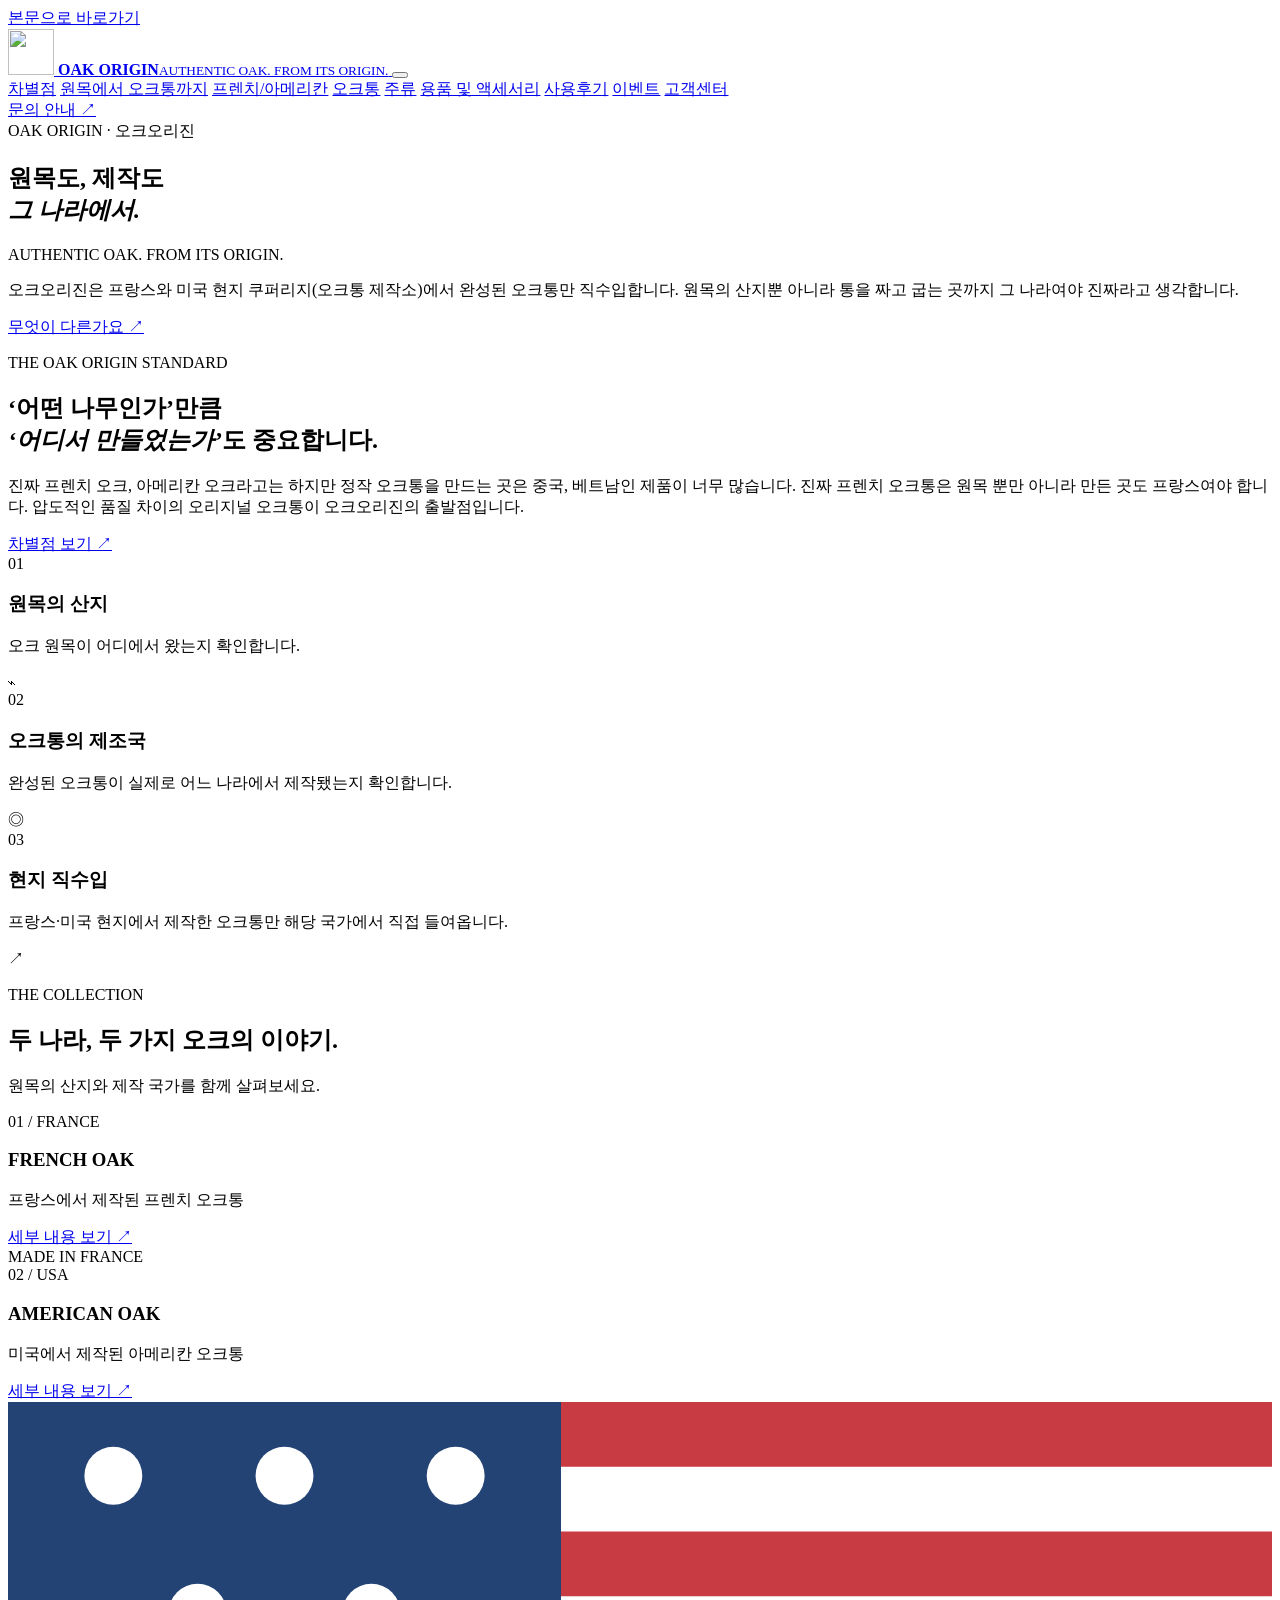
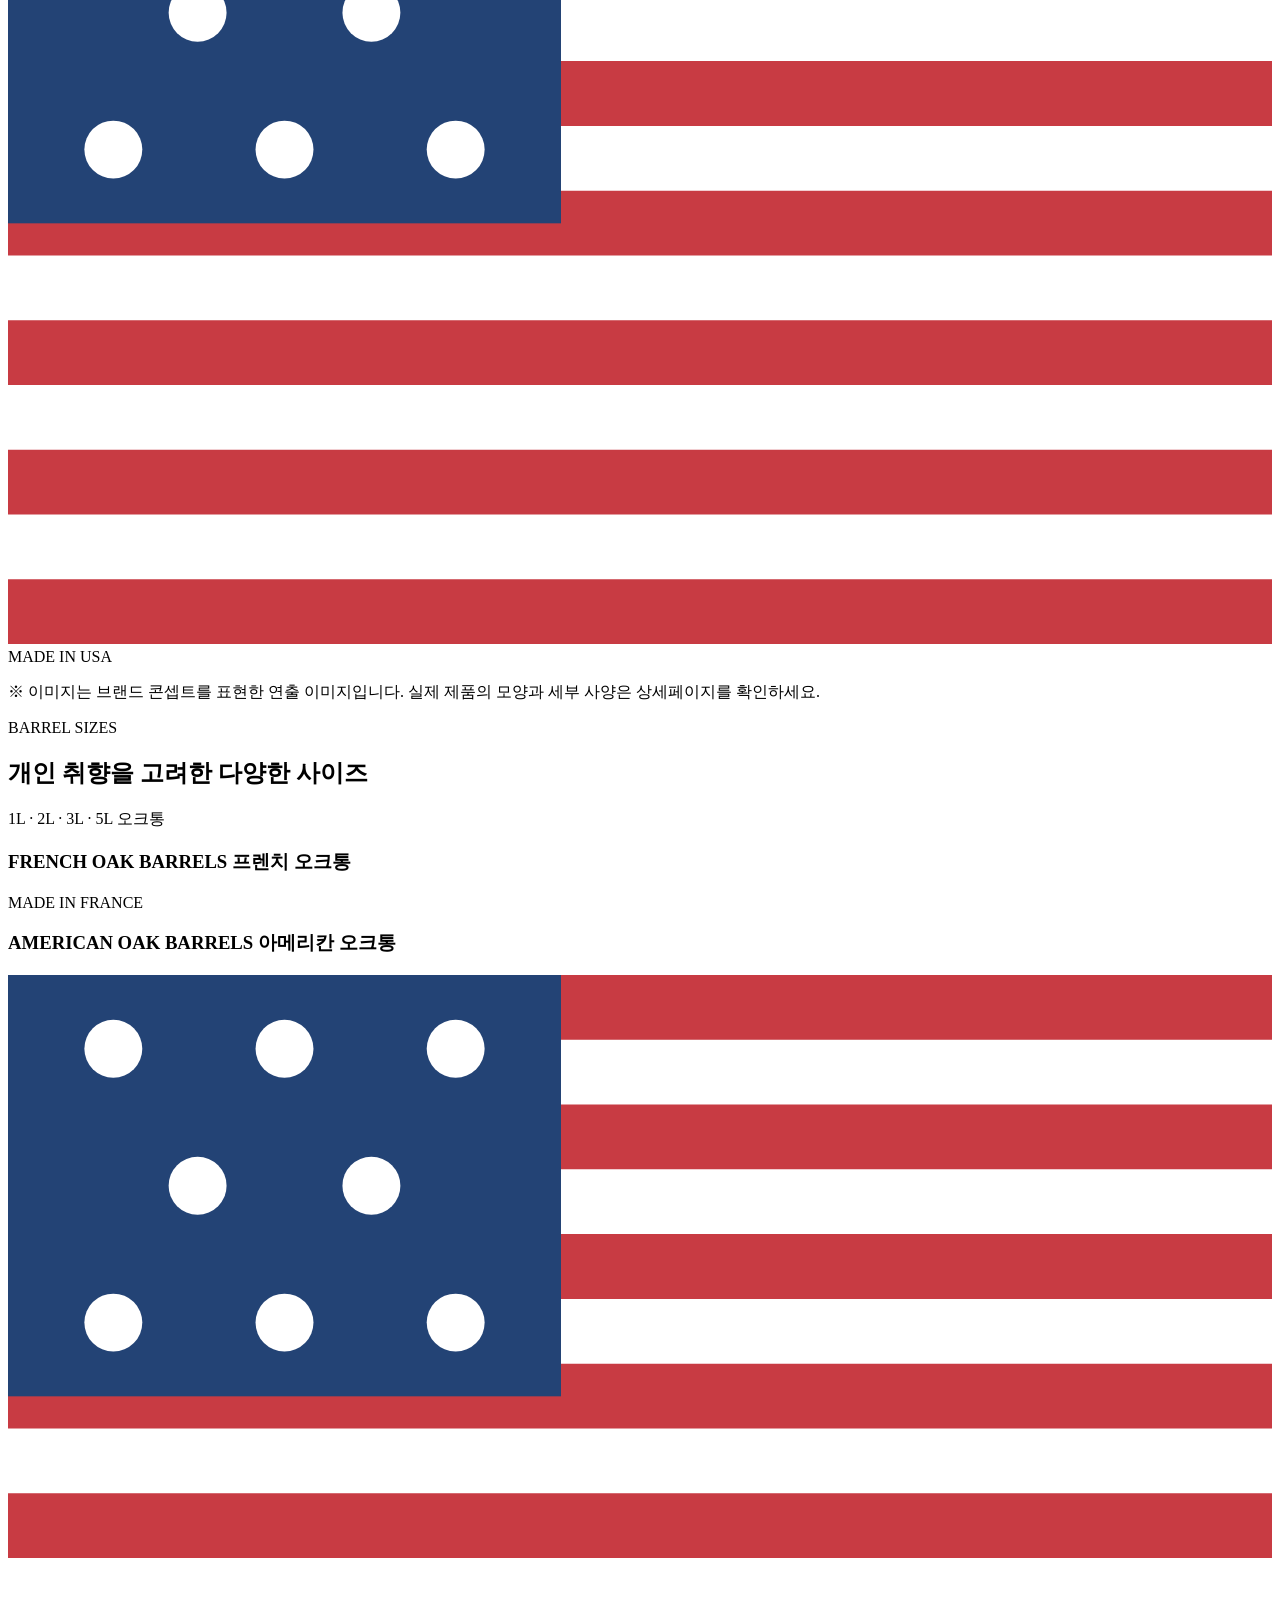
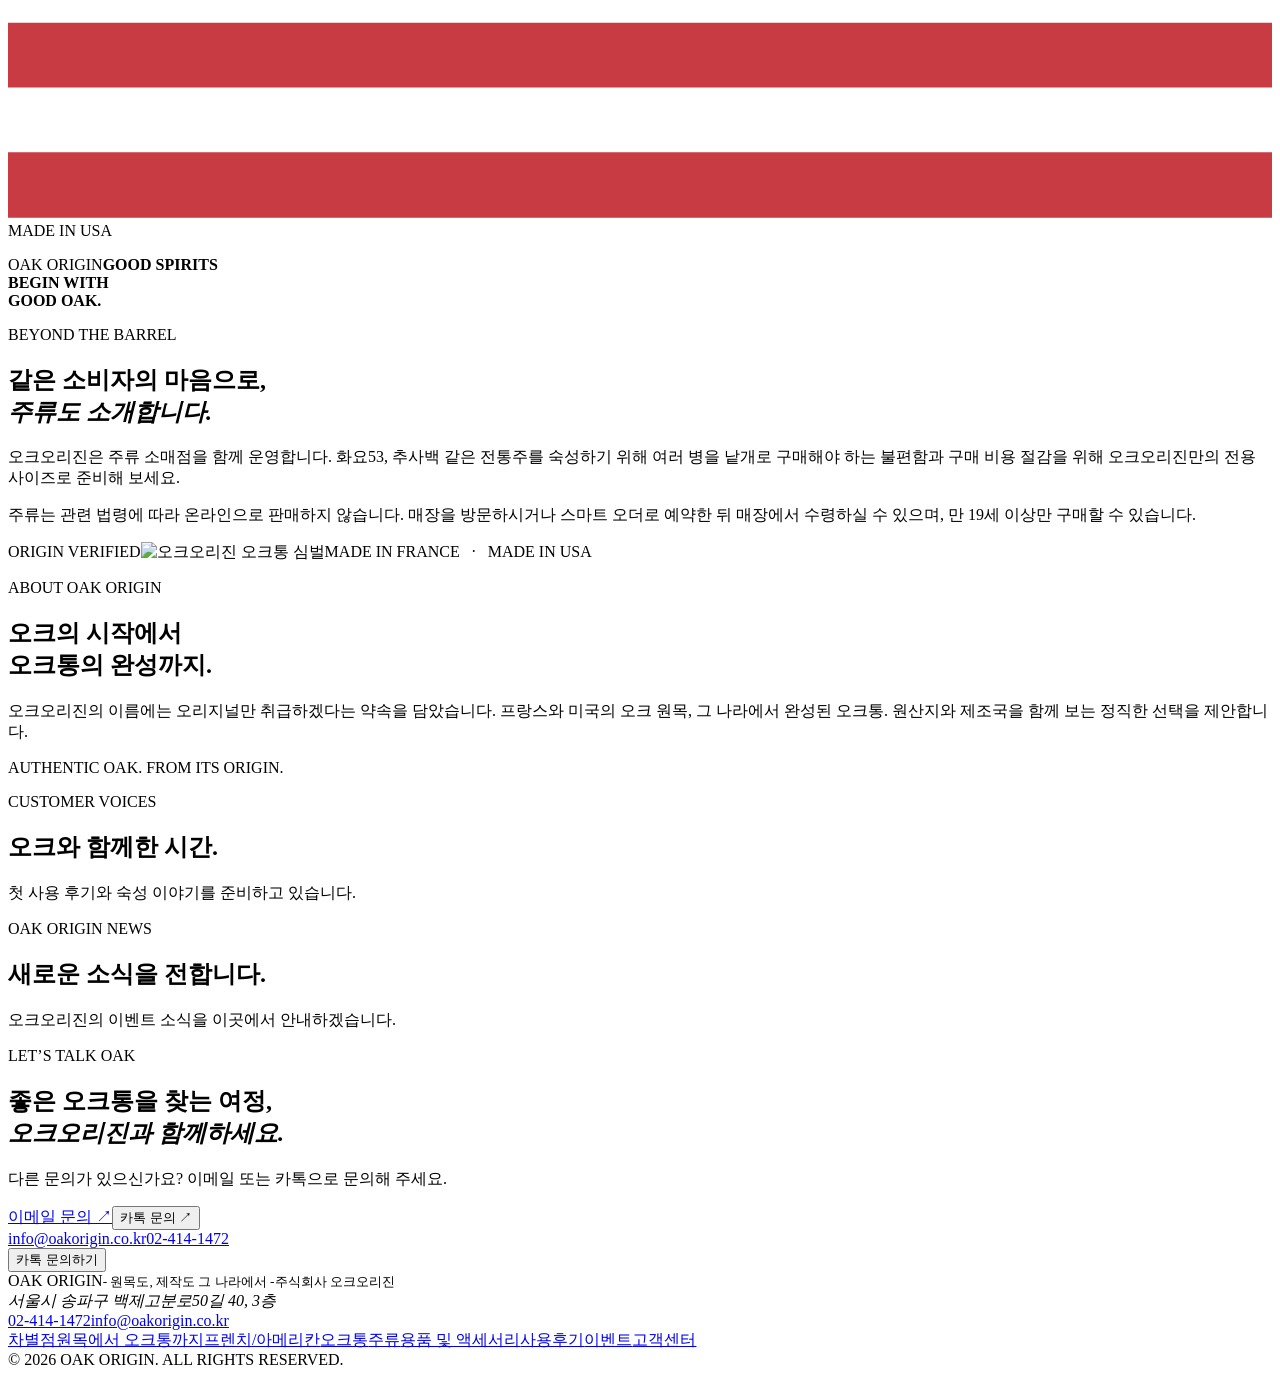
==== index.html @ 00cf2401 "Add files via upload" ====
<!doctype html>
<html lang="ko">
<head>
  <meta charset="utf-8">
  <meta name="viewport" content="width=device-width, initial-scale=1">
  <meta name="theme-color" content="#21160f">
  <meta name="description" content="오크오리진은 프랑스와 미국 현지에서 제작한 오크통만 직수입합니다. 원목의 산지부터 오크통의 제조국까지 확인하는 오크통 전문 브랜드입니다.">
  <meta property="og:title" content="오크오리진 | 원목도, 제작도 그 나라에서">
  <meta property="og:description" content="프랑스·미국 현지 제작 오크통만 직수입합니다.">
  <meta property="og:image" content="https://oak-origin-korea.aquakoceo.chatgpt.site/assets/hero-engraved.png">
  <title>오크오리진 | OAK ORIGIN</title>
  <link rel="icon" href="assets/barrel-mark-gold.png" type="image/png">
  <link rel="stylesheet" href="styles.css">
  <script src="script.js" defer></script>
</head>
<body>
  <a class="skip-link" href="#main">본문으로 바로가기</a>
  <header class="site-header" id="top">
    <div class="nav-shell">
      <a class="brand brand-light" href="#top" aria-label="오크오리진 홈">
        <img class="brand-mark" src="assets/barrel-mark-gold.png" alt="" width="46" height="46">
        <span class="brand-text"><strong>OAK ORIGIN</strong><small>AUTHENTIC OAK. FROM ITS ORIGIN.</small></span>
      </a>
      <button class="menu-toggle" type="button" aria-expanded="false" aria-controls="primary-nav" aria-label="메뉴 열기"><span></span><span></span><span></span></button>
      <nav class="primary-nav" id="primary-nav" aria-label="주 메뉴">
        <a href="#standard">차별점</a>
        <a href="#standard">원목에서 오크통까지</a>
        <a href="#barrels">프렌치/아메리칸</a>
        <a href="#products">오크통</a>
        <a href="#spirits">주류</a>
        <a href="#products">용품 및 액세서리</a>
        <a href="#reviews">사용후기</a>
        <a href="#events">이벤트</a>
        <a href="#contact">고객센터</a>
      </nav>
      <a class="nav-contact" href="#contact">문의 안내 <span aria-hidden="true">↗</span></a>
    </div>
  </header>

  <main id="main">
    <section class="hero" aria-labelledby="hero-title">
      <div class="hero-image"></div>
      <div class="hero-shade"></div>
      <div class="hero-content container">
        <div class="eyebrow light"><span class="eyebrow-line"></span> OAK ORIGIN · 오크오리진</div>
        <h1 id="hero-title">원목도, 제작도<br><em>그 나라에서.</em></h1>
        <p class="hero-english">AUTHENTIC OAK. FROM ITS ORIGIN.</p>
        <p class="hero-description">오크오리진은 프랑스와 미국 현지 쿠퍼리지(오크통 제작소)에서 완성된 오크통만 직수입합니다. 원목의 산지뿐 아니라 통을 짜고 굽는 곳까지 그 나라여야 진짜라고 생각합니다.</p>
        <div class="hero-actions"><a class="button button-gold" href="#standard">무엇이 다른가요 <span aria-hidden="true">↗</span></a></div>
      </div>
    </section>

    <section class="standard" id="standard" aria-labelledby="standard-title">
      <div class="container standard-grid">
        <div class="standard-heading"><p class="section-kicker">THE OAK ORIGIN STANDARD</p><h2 id="standard-title">‘어떤 나무인가’<span class="standard-title-gap">만큼</span><br><em>‘어디서 만들었는가’</em><span class="standard-title-gap">도 중요합니다.</span></h2><p>진짜 프렌치 오크, 아메리칸 오크라고는 하지만 정작 오크통을 만드는 곳은 중국, 베트남인 제품이 너무 많습니다. 진짜 프렌치 오크통은 원목 뿐만 아니라 만든 곳도 프랑스여야 합니다. 압도적인 품질 차이의 오리지널 오크통이 오크오리진의 출발점입니다.</p><a class="line-button" href="#standard-list">차별점 보기 <span aria-hidden="true">↗</span></a></div>
        <div class="standard-list" id="standard-list">
          <div class="standard-item"><span class="standard-num">01</span><div><h3>원목의 산지</h3><p>오크 원목이 어디에서 왔는지 확인합니다.</p></div><span class="standard-icon" aria-hidden="true">⌁</span></div>
          <div class="standard-item"><span class="standard-num">02</span><div><h3>오크통의 제조국</h3><p>완성된 오크통이 실제로 어느 나라에서 제작됐는지 확인합니다.</p></div><span class="standard-icon" aria-hidden="true">◎</span></div>
          <div class="standard-item"><span class="standard-num">03</span><div><h3>현지 직수입</h3><p>프랑스·미국 현지에서 제작한 오크통만 해당 국가에서 직접 들여옵니다.</p></div><span class="standard-icon" aria-hidden="true">↗</span></div>
        </div>
      </div>
    </section>

    <section class="barrels section-cream" id="barrels" aria-labelledby="barrels-title">
      <div class="container">
        <div class="section-head"><div><p class="section-kicker">THE COLLECTION</p><h2 id="barrels-title">두 나라, 두 가지 오크의 이야기.</h2></div><p>원목의 산지와 제작 국가를 함께 살펴보세요.</p></div>
        <div class="collection-grid">
          <article class="collection-card french">
            <div class="card-image" role="img" aria-label="프랑스 풍경 속 오크통 이미지"></div>
            <div class="card-shade"></div>
            <div class="collection-content"><span class="country-number">01 / FRANCE</span><h3>FRENCH OAK</h3><p>프랑스에서 제작된 프렌치 오크통</p><a href="#standard" class="text-link">세부 내용 보기 <span aria-hidden="true">↗</span></a></div>
            <span class="origin-badge"><span class="flag-fr" aria-hidden="true"></span> MADE IN FRANCE</span>
          </article>
          <article class="collection-card american">
            <div class="card-image" role="img" aria-label="미국 풍경 속 오크통 이미지"></div>
            <div class="card-shade"></div>
            <div class="collection-content"><span class="country-number">02 / USA</span><h3>AMERICAN OAK</h3><p>미국에서 제작된 아메리칸 오크통</p><a href="#standard" class="text-link">세부 내용 보기 <span aria-hidden="true">↗</span></a></div>
            <span class="origin-badge"><svg class="flag-us" viewBox="0 0 24 16" aria-hidden="true"><rect width="24" height="16" fill="#fff"/><path fill="#c83b43" d="M0 0h24v1.23H0zm0 2.46h24v1.23H0zm0 2.46h24v1.23H0zm0 2.46h24v1.23H0zm0 2.46h24v1.23H0zm0 2.46h24v1.23H0zm0 2.46h24V16H0z"/><rect width="10.5" height="8" fill="#234375"/><g fill="#fff"><circle cx="2" cy="1.4" r=".55"/><circle cx="5.25" cy="1.4" r=".55"/><circle cx="8.5" cy="1.4" r=".55"/><circle cx="3.6" cy="4" r=".55"/><circle cx="6.9" cy="4" r=".55"/><circle cx="2" cy="6.6" r=".55"/><circle cx="5.25" cy="6.6" r=".55"/><circle cx="8.5" cy="6.6" r=".55"/></g></svg> MADE IN USA</span>
          </article>
        </div>
        <p class="collection-note">※ 이미지는 브랜드 콘셉트를 표현한 연출 이미지입니다. 실제 제품의 모양과 세부 사양은 상세페이지를 확인하세요.</p>
      </div>
    </section>

    <section class="products section-cream" id="products" aria-labelledby="products-title">
      <div class="container">
        <div class="section-head"><div><p class="section-kicker">BARREL SIZES</p><h2 id="products-title">개인 취향을 고려한 다양한 사이즈</h2></div><p>1L · 2L · 3L · 5L 오크통</p></div>
        <section class="product-family" aria-labelledby="french-products-title"><div class="product-family-head"><h3 id="french-products-title">FRENCH OAK BARRELS <span>프렌치 오크통</span></h3><p><span class="flag-fr" aria-hidden="true"></span> MADE IN FRANCE</p></div><div class="product-grid" id="product-grid-france"></div></section>
        <section class="product-family" aria-labelledby="american-products-title"><div class="product-family-head"><h3 id="american-products-title">AMERICAN OAK BARRELS <span>아메리칸 오크통</span></h3><p><svg class="flag-us" viewBox="0 0 24 16" aria-hidden="true"><rect width="24" height="16" fill="#fff"/><path fill="#c83b43" d="M0 0h24v1.23H0zm0 2.46h24v1.23H0zm0 2.46h24v1.23H0zm0 2.46h24v1.23H0zm0 2.46h24v1.23H0zm0 2.46h24v1.23H0zm0 2.46h24V16H0z"/><rect width="10.5" height="8" fill="#234375"/><g fill="#fff"><circle cx="2" cy="1.4" r=".55"/><circle cx="5.25" cy="1.4" r=".55"/><circle cx="8.5" cy="1.4" r=".55"/><circle cx="3.6" cy="4" r=".55"/><circle cx="6.9" cy="4" r=".55"/><circle cx="2" cy="6.6" r=".55"/><circle cx="5.25" cy="6.6" r=".55"/><circle cx="8.5" cy="6.6" r=".55"/></g></svg> MADE IN USA</p></div><div class="product-grid" id="product-grid-usa"></div></section>
      </div>
    </section>

    <section class="spirits" id="spirits" aria-labelledby="spirits-title"><div class="container spirits-grid"><div class="spirits-visual"><div class="spirits-visual-inner"><span>OAK ORIGIN</span><strong>GOOD SPIRITS<br>BEGIN WITH<br>GOOD OAK.</strong></div></div><div class="spirits-copy"><p class="section-kicker">BEYOND THE BARREL</p><h2 id="spirits-title">같은 소비자의 마음으로,<br><em>주류도 소개합니다.</em></h2><p class="spirits-description">오크오리진은 주류 소매점을 함께 운영합니다. 화요53, 추사백 같은 전통주를 숙성하기 위해 여러 병을 낱개로 구매해야 하는 불편함과 구매 비용 절감을 위해 오크오리진만의 전용 사이즈로 준비해 보세요.</p><p class="spirits-legal">주류는 관련 법령에 따라 온라인으로 판매하지 않습니다. 매장을 방문하시거나 스마트 오더로 예약한 뒤 매장에서 수령하실 수 있으며, 만 19세 이상만 구매할 수 있습니다.</p></div></div></section>

    <section class="about section-cream" id="about" aria-labelledby="about-title"><div class="container about-grid"><div class="about-mark"><span class="about-mark-label">ORIGIN VERIFIED</span><img src="assets/barrel-mark-gold.png" alt="오크오리진 오크통 심벌" loading="lazy"><span class="about-mark-caption">MADE IN FRANCE&nbsp;&nbsp; · &nbsp;&nbsp;MADE IN USA</span></div><div class="about-copy"><p class="section-kicker">ABOUT OAK ORIGIN</p><h2 id="about-title">오크의 시작에서<br>오크통의 완성까지.</h2><p>오크오리진의 이름에는 오리지널만 취급하겠다는 약속을 담았습니다. 프랑스와 미국의 오크 원목, 그 나라에서 완성된 오크통. 원산지와 제조국을 함께 보는 정직한 선택을 제안합니다.</p><p class="about-english">AUTHENTIC OAK. FROM ITS ORIGIN.</p></div></div></section>

    <section class="updates section-cream" id="reviews" aria-labelledby="reviews-title"><div class="container updates-grid"><div><p class="section-kicker">CUSTOMER VOICES</p><h2 id="reviews-title">오크와 함께한 시간.</h2></div><p>첫 사용 후기와 숙성 이야기를 준비하고 있습니다.</p></div></section>

    <section class="updates updates-event" id="events" aria-labelledby="events-title"><div class="container updates-grid"><div><p class="section-kicker">OAK ORIGIN NEWS</p><h2 id="events-title">새로운 소식을 전합니다.</h2></div><p>오크오리진의 이벤트 소식을 이곳에서 안내하겠습니다.</p></div></section>

    <section class="contact" id="contact"><div class="container contact-grid"><div><p class="section-kicker">LET’S TALK OAK</p><h2>좋은 오크통을 찾는 여정,<br><em>오크오리진과 함께하세요.</em></h2></div><div class="contact-side"><p>다른 문의가 있으신가요? 이메일 또는 카톡으로 문의해 주세요.</p><div class="contact-actions"><a class="contact-button" href="mailto:info@oakorigin.co.kr?subject=%EC%98%A4%ED%81%AC%ED%86%B5%20%EC%A0%9C%ED%92%88%20%EB%AC%B8%EC%9D%98">이메일 문의 <span aria-hidden="true">↗</span></a><button class="contact-button alt" id="contact-kakao-toggle" type="button">카톡 문의 <span aria-hidden="true">↗</span></button></div><div class="contact-details"><a href="mailto:info@oakorigin.co.kr">info@oakorigin.co.kr</a><a href="tel:+8224141472">02-414-1472</a></div></div></div></section>
  </main>

  <div class="floating-inquiry">
    <div class="floating-inquiry-panel" id="kakao-inquiry-panel" hidden>
      <strong>카카오톡 채널 준비 중입니다.</strong>
      <p>채널 개설 전에는 이메일이나 전화로 문의해 주세요.</p>
      <a href="mailto:info@oakorigin.co.kr">이메일 문의 <span>↗</span></a>
      <a href="tel:+8224141472">전화 문의 <span>↗</span></a>
    </div>
    <button class="floating-inquiry-button" id="kakao-inquiry-toggle" type="button" aria-expanded="false" aria-controls="kakao-inquiry-panel">
      <img src="assets/barrel-mark-gold.png" alt="" aria-hidden="true"><span>카톡 문의하기</span>
    </button>
  </div>

  <footer class="site-footer"><div class="container footer-top"><div class="footer-brand"><span>OAK ORIGIN</span><small class="footer-tagline">- 원목도, 제작도 그 나라에서 -</small><small class="footer-company">주식회사 오크오리진</small><address>서울시 송파구 백제고분로50길 40, 3층</address><a href="tel:+8224141472">02-414-1472</a><a href="mailto:info@oakorigin.co.kr">info@oakorigin.co.kr</a></div><div class="footer-links"><a href="#standard">차별점</a><a href="#standard">원목에서 오크통까지</a><a href="#barrels">프렌치/아메리칸</a><a href="#products">오크통</a><a href="#spirits">주류</a><a href="#products">용품 및 액세서리</a><a href="#reviews">사용후기</a><a href="#events">이벤트</a><a href="#contact">고객센터</a></div></div><div class="container footer-bottom"><span>© <span id="year">2026</span> OAK ORIGIN. ALL RIGHTS RESERVED.</span></div></footer>
</body>
</html>
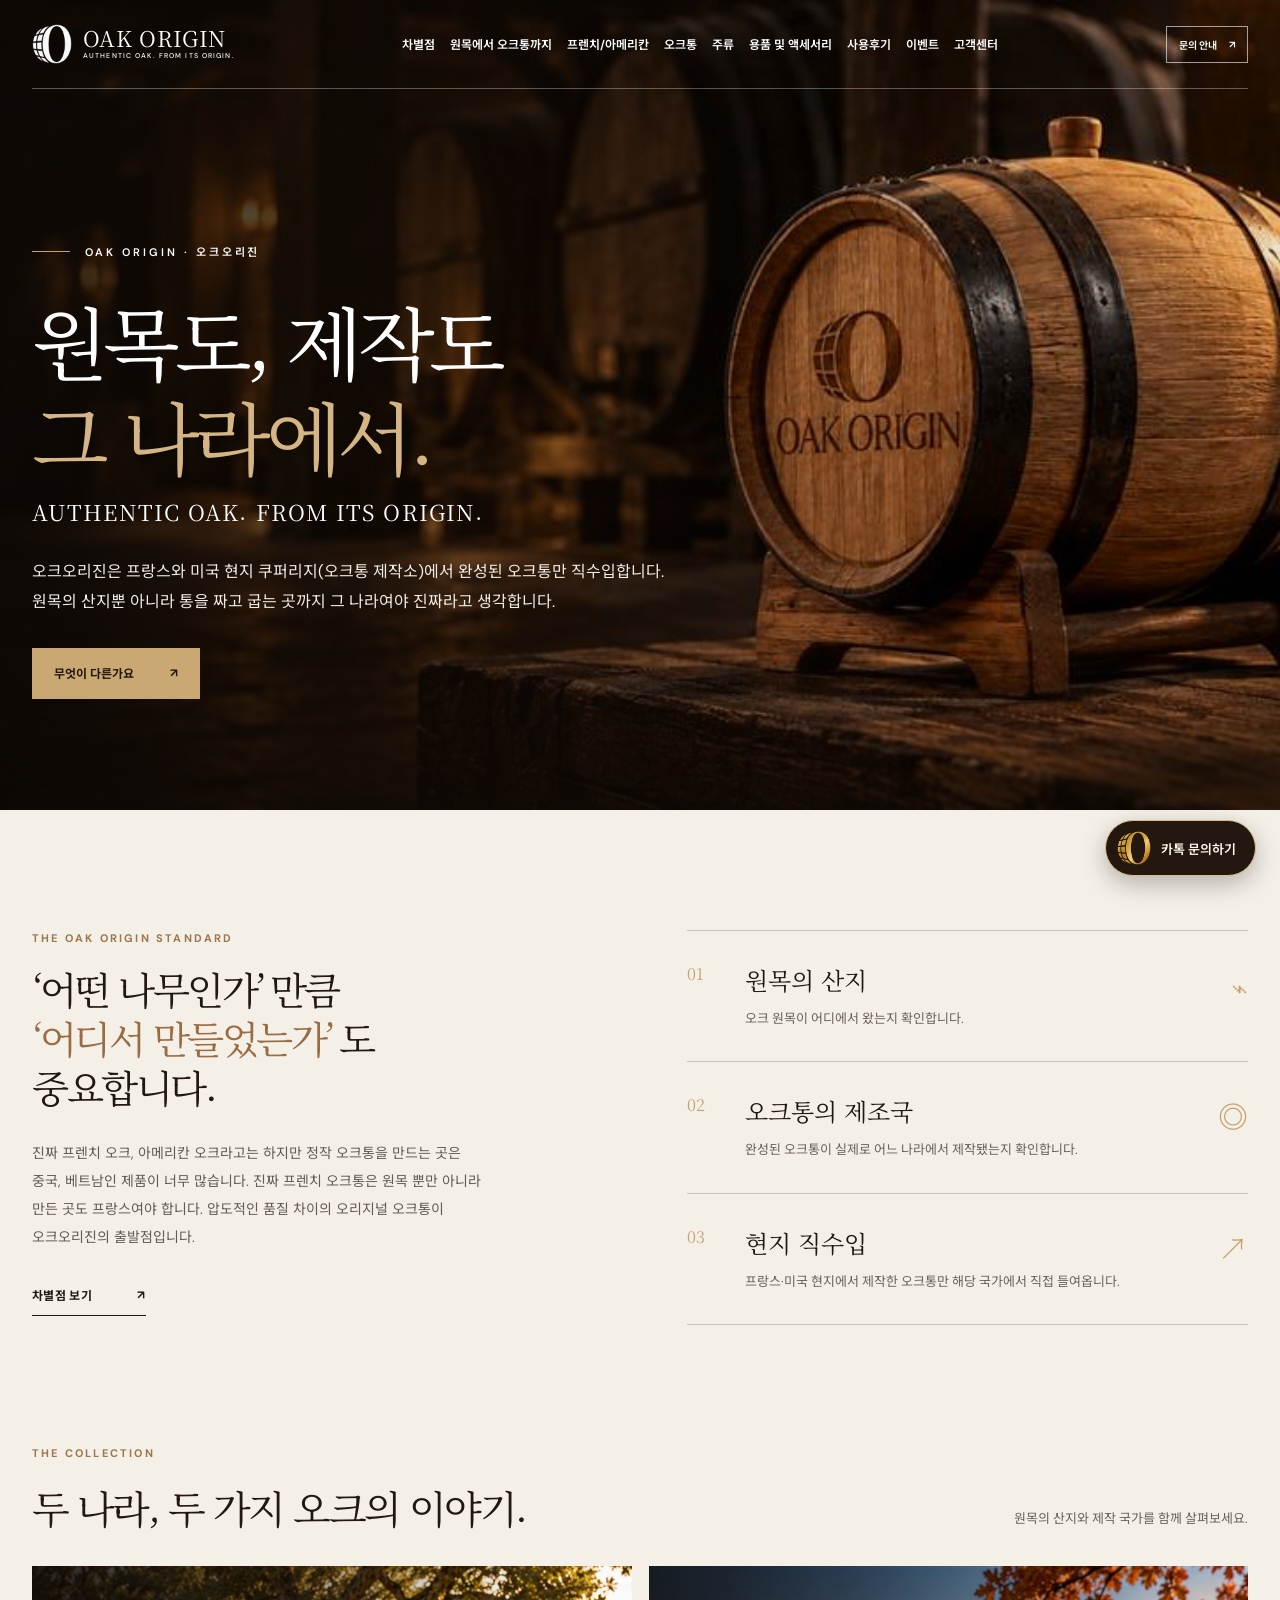
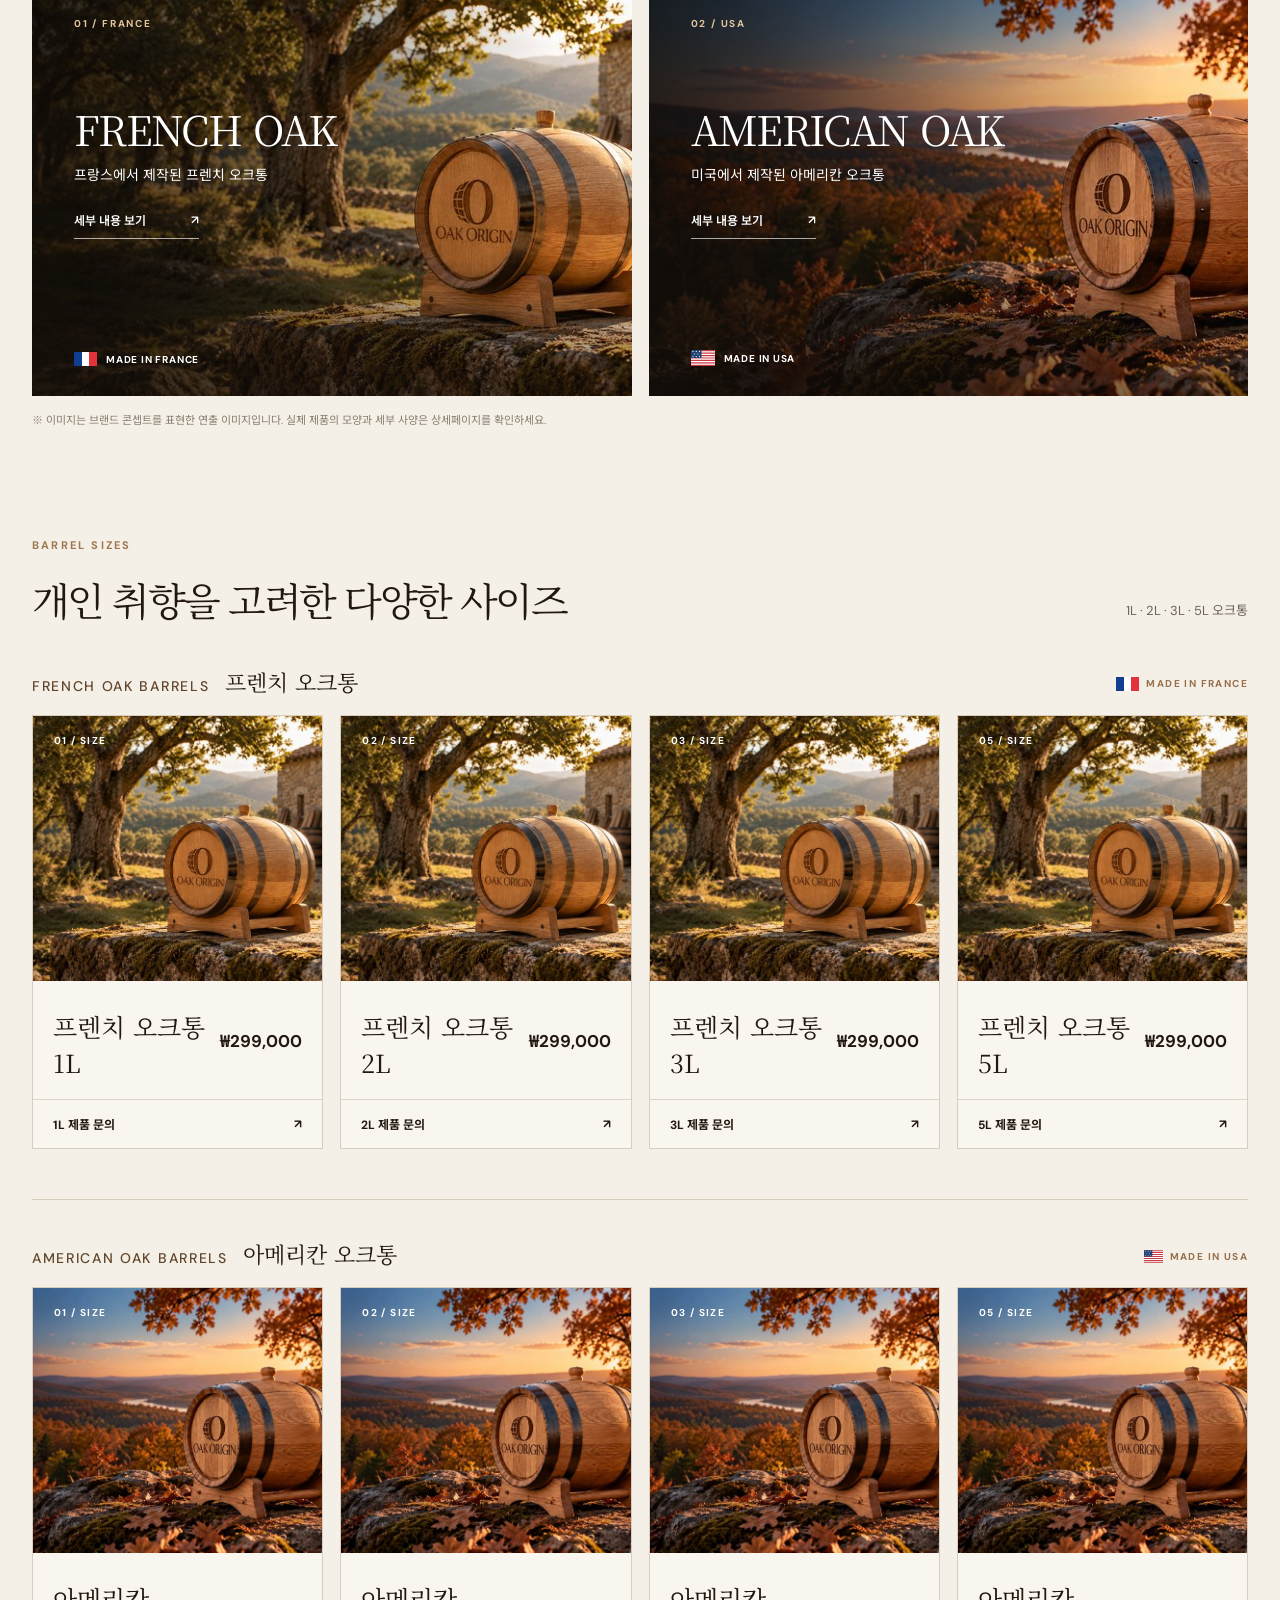
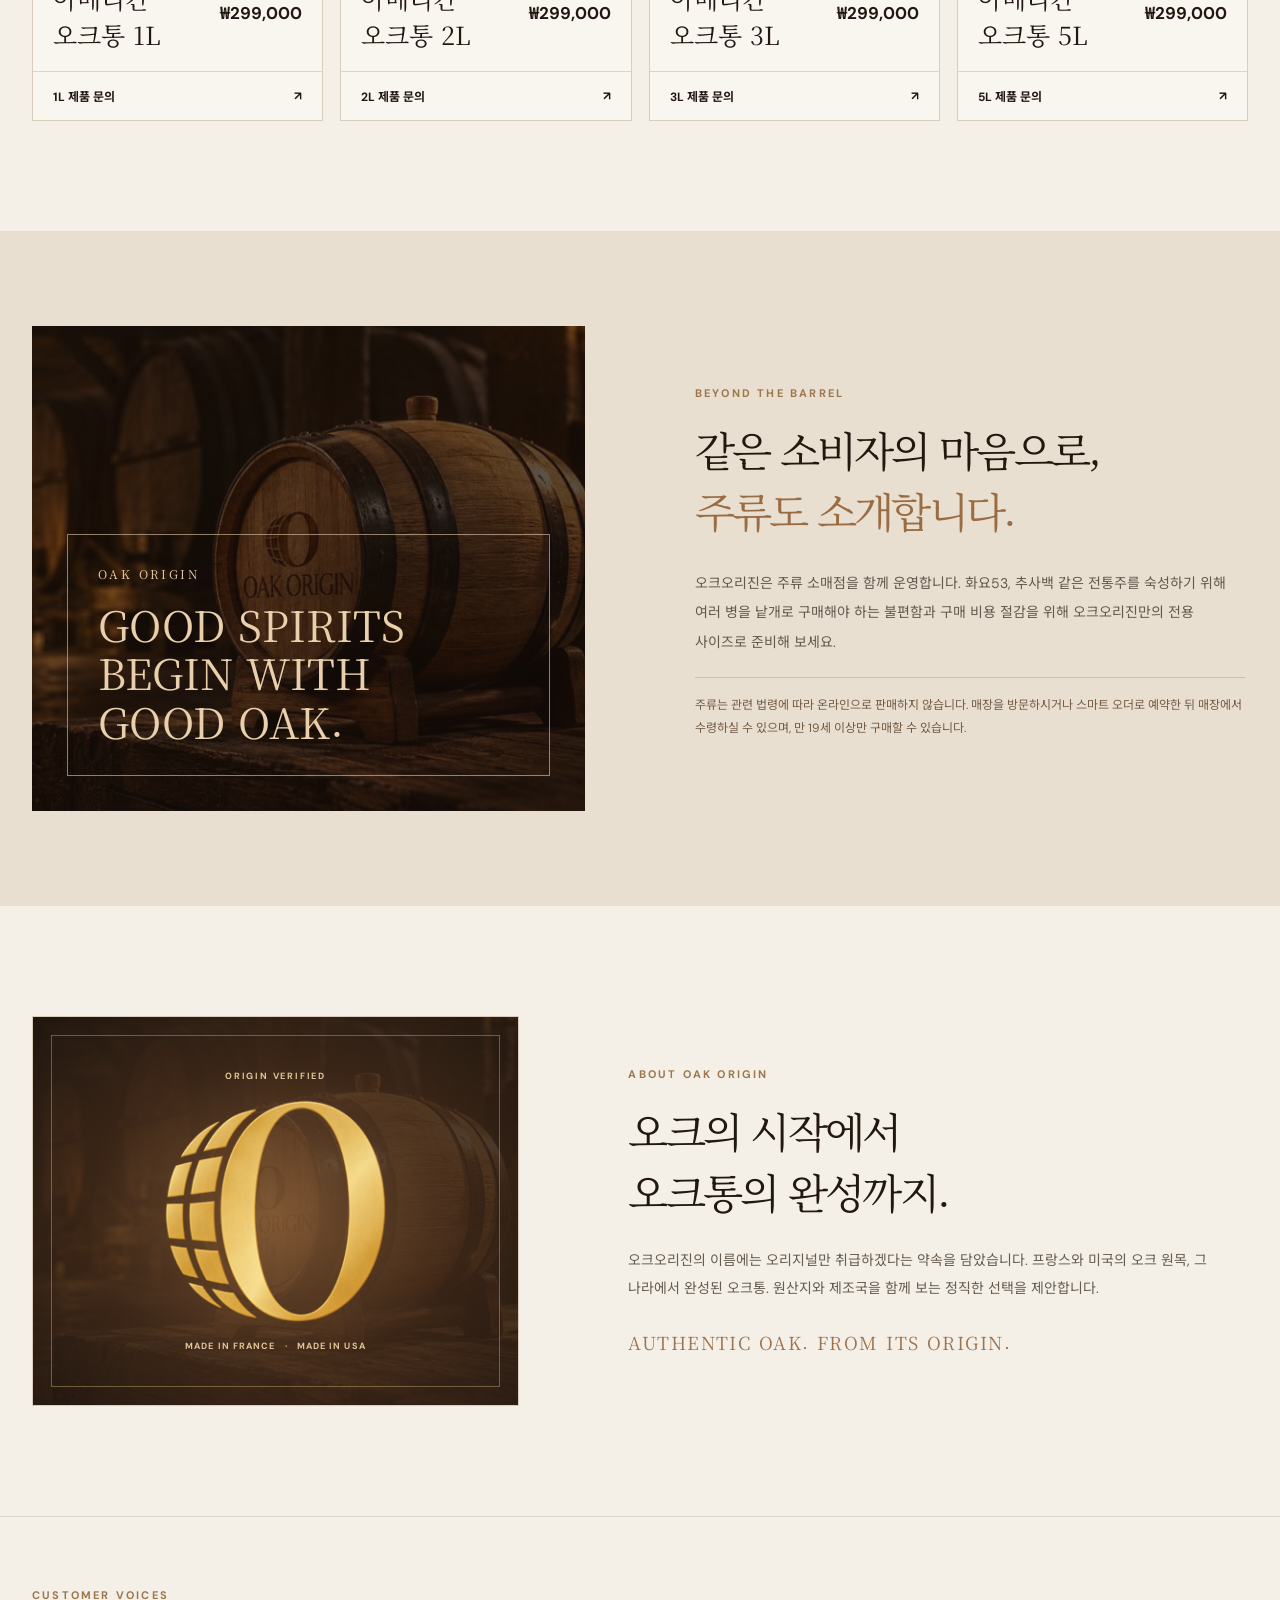
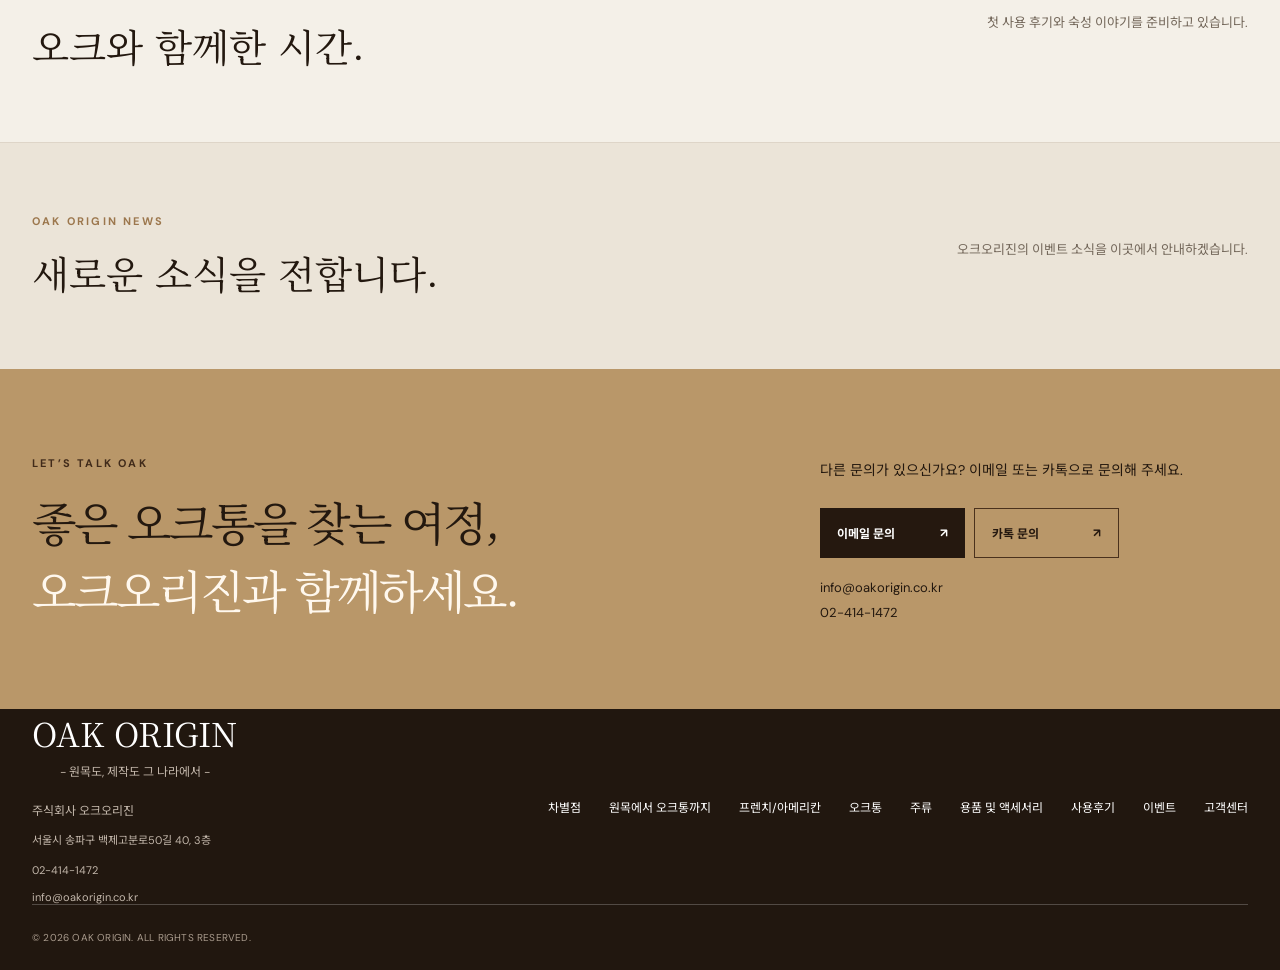
==== commit ca6126c9: "Add missing website assets for Vercel deployment" ====
--- a/index.html
+++ b/index.html
@@ -7,7 +7,7 @@
   <meta name="description" content="오크오리진은 프랑스와 미국 현지에서 제작한 오크통만 직수입합니다. 원목의 산지부터 오크통의 제조국까지 확인하는 오크통 전문 브랜드입니다.">
   <meta property="og:title" content="오크오리진 | 원목도, 제작도 그 나라에서">
   <meta property="og:description" content="프랑스·미국 현지 제작 오크통만 직수입합니다.">
-  <meta property="og:image" content="https://oak-origin-korea.aquakoceo.chatgpt.site/assets/hero-engraved.png">
+  <meta property="og:image" content="https://oakorigin.co.kr/assets/hero-engraved.jpg">
   <title>오크오리진 | OAK ORIGIN</title>
   <link rel="icon" href="assets/barrel-mark-gold.png" type="image/png">
   <link rel="stylesheet" href="styles.css">
@@ -118,3 +118,4 @@
 </html>
 
 
+
--- a/styles.css
+++ b/styles.css
@@ -0,0 +1,87 @@
+@import url('https://fonts.googleapis.com/css2?family=DM+Sans:wght@400;500;600;700&family=Noto+Sans+KR:wght@300;400;500;600;700&family=Noto+Serif+KR:wght@400;500;600&display=swap');
+
+:root{--ink:#23180f;--muted:#6d6256;--cream:#f4f0e8;--paper:#fbf8f2;--gold:#c5a06a;--line:#d9d0c1;--serif:Georgia,'Noto Serif KR',serif;--sans:'DM Sans','Noto Sans KR',sans-serif}
+*{box-sizing:border-box}html{scroll-behavior:smooth}body{margin:0;background:var(--cream);color:var(--ink);font-family:var(--sans);word-break:keep-all}a{color:inherit;text-decoration:none}button{font:inherit}img,svg{display:block}section{scroll-margin-top:78px}.container{width:min(100% - 64px,1360px);margin:auto}.skip-link{position:absolute;left:16px;top:-60px;background:#fff;color:#111;padding:12px;z-index:100}.skip-link:focus{top:12px}
+.site-header{position:fixed;inset:0 0 auto;z-index:30;color:#fff;transition:background .3s,box-shadow .3s}.site-header.scrolled{background:rgba(27,18,12,.96);box-shadow:0 4px 20px #0002}.nav-shell{height:89px;width:min(100% - 64px,1420px);margin:auto;display:flex;align-items:center;gap:54px;border-bottom:1px solid #ffffff50}.site-header.scrolled .nav-shell{border-color:transparent}.brand{display:flex;align-items:center;gap:11px;flex:none}.brand-mark{width:40px;height:46px}.brand-text{display:flex;flex-direction:column;gap:3px}.brand-text strong{font:400 clamp(19px,1.7vw,25px)/1 var(--serif);letter-spacing:.015em;white-space:nowrap}.brand-text small{font:500 7px/1.2 var(--sans);letter-spacing:.16em;white-space:nowrap}.primary-nav{display:flex;align-items:center;gap:30px;margin:auto}.primary-nav a,.nav-contact{font-size:12px;font-weight:600;letter-spacing:.02em;white-space:nowrap}.primary-nav a{transition:color .2s}.primary-nav a:hover,.nav-contact:hover{color:#dbbf94}.nav-contact{border:1px solid #ffffff99;padding:12px 17px;display:flex;gap:24px;align-items:center}.menu-toggle{display:none}
+.hero{position:relative;min-height:min(810px,100svh);height:780px;background:#1e150f;color:#fff;overflow:hidden}.hero-image,.hero-shade{position:absolute;inset:0}.hero-image{background:url('assets/hero-engraved.jpg') center/cover no-repeat;animation:heroReveal 1.2s ease-out both}.hero-shade{background:linear-gradient(90deg,rgba(12,8,5,.85) 0%,rgba(17,10,5,.61) 38%,rgba(19,11,5,.08) 71%),linear-gradient(0deg,rgba(13,8,4,.72),transparent 24%)}.hero-content{position:relative;z-index:1;padding-top:clamp(184px,19vw,243px)}.eyebrow{display:flex;align-items:center;gap:15px;letter-spacing:.27em;font-size:11px;font-weight:600}.eyebrow-line{height:1px;width:38px;background:var(--gold)}.hero h1{font:400 clamp(54px,6.2vw,96px)/1.2 var(--serif);letter-spacing:-.07em;margin:34px 0 15px}.hero h1 em,.intro h2 em,.standard h2 em,.spirits h2 em,.contact h2 em{font-style:normal;color:#d4b583}.hero-english{font:400 clamp(14px,1.8vw,22px)/1.3 var(--serif);letter-spacing:.05em;margin:0 0 30px}.hero-description{font-size:16px;line-height:1.9;margin:0;color:#f1ece5}.hero-actions{display:flex;gap:10px;margin-top:38px}.button{min-height:51px;display:inline-flex;align-items:center;justify-content:space-between;gap:36px;padding:0 22px;font-size:12px;font-weight:700;transition:transform .2s,background .2s,border-color .2s}.button:hover{transform:translateY(-3px)}.button-gold{background:#c9a873;color:#24170e}.button-gold:hover{background:#e0c493}.button-outline{border:1px solid #ffffffb3;color:#fff}.button-outline:hover{border-color:#fff;background:#ffffff18}.hero-bottom{position:absolute;z-index:1;bottom:0;left:max(32px,calc((100% - 1360px)/2));right:max(32px,calc((100% - 1360px)/2));min-height:64px;border-top:1px solid #ffffff69;display:flex;gap:16px;align-items:center;font-size:10px;font-weight:700;letter-spacing:.12em}.hero-bottom-sep{height:15px;width:1px;background:#ffffffaa}.hero-bottom a{margin-left:auto;letter-spacing:.17em}.hero-bottom a span{font-size:20px;margin-left:12px;vertical-align:-2px}@keyframes heroReveal{from{transform:scale(1.045);opacity:.5}to{transform:scale(1);opacity:1}}
+.section-cream{background:var(--cream)}.section-kicker{font:700 11px/1.5 var(--sans);letter-spacing:.2em;color:#9c774d;margin:0 0 17px}h2,h3,p{margin-top:0}.intro{padding:95px 0 100px}.intro-grid{display:grid;grid-template-columns:1fr 2.25fr 1.5fr;gap:45px;align-items:start}.section-index{color:#90765a;font-size:11px;letter-spacing:.16em;padding-top:5px}.intro h2,.section-head h2,.standard h2,.spirits h2,.about h2,.contact h2{font:400 clamp(29px,3.25vw,47px)/1.47 var(--serif);letter-spacing:-.065em;margin:0}.intro h2 em,.standard h2 em,.spirits h2 em,.contact h2 em{color:#9a6c43}.intro-copy{color:#5b534b;font-size:14px;line-height:2.1;margin:39px 0 0}
+.barrels{padding:0 0 110px}.section-head{display:flex;justify-content:space-between;gap:24px;align-items:end;margin-bottom:30px}.section-head h2{font-size:39px}.section-head>p{color:var(--muted);font-size:13px;margin-bottom:9px}.collection-grid{display:grid;grid-template-columns:repeat(2,1fr);gap:17px}.collection-card{min-height:430px;position:relative;overflow:hidden;color:#fff;background:#2c2015}.card-image,.card-shade{position:absolute;inset:0}.card-image{background-size:cover;background-position:center;transition:transform .65s}.collection-card:hover .card-image{transform:scale(1.045)}.french .card-image{background-image:url('assets/french-engraved.jpg')}.american .card-image{background-image:url('assets/american-engraved.jpg')}.card-shade{background:linear-gradient(90deg,#130e09b8 0%,#130e0954 50%,transparent 85%),linear-gradient(0deg,#130e0988,transparent 32%)}.collection-content{position:absolute;left:42px;top:45px;right:30px}.country-number{font-size:10px;letter-spacing:.18em;color:#e3c59e;font-weight:700}.collection-content h3{font:400 clamp(29px,3.2vw,47px)/1.1 var(--serif);letter-spacing:-.04em;margin:74px 0 13px}.collection-content p{font-size:14px;margin-bottom:25px}.text-link{display:inline-flex;gap:45px;align-items:center;border-bottom:1px solid #ffffffa6;padding-bottom:9px;font-size:12px;font-weight:600}.text-link:hover{color:#e4c190;border-color:#e4c190}.origin-badge{position:absolute;bottom:30px;left:42px;display:flex;align-items:center;gap:9px;font-size:10px;font-weight:700;letter-spacing:.08em}.flag-fr{width:23px;height:14px;background:linear-gradient(90deg,#123e91 0 33%,white 33% 66%,#e33239 66%)}.flag-us{font-size:18px;line-height:1}.collection-note{font-size:11px;color:#897c6d;margin:15px 0 0}
+.standard{background:#21170f;color:#fff;padding:120px 0}.standard-grid{display:grid;grid-template-columns:1fr 1.1fr;gap:12%}.standard-heading h2{font-size:clamp(39px,4.4vw,65px);line-height:1.28;margin-bottom:28px}.standard-heading>p:not(.section-kicker){font-size:14px;color:#c9beb2;line-height:2;max-width:460px;margin-bottom:33px}.line-button{display:inline-flex;align-items:center;gap:45px;border-bottom:1px solid currentColor;padding:0 0 11px;font-size:12px;font-weight:700;letter-spacing:.03em}.line-button:hover{color:var(--gold)}.standard-list{border-top:1px solid #ffffff35}.standard-item{display:grid;grid-template-columns:40px 1fr 45px;gap:18px;align-items:start;border-bottom:1px solid #ffffff35;padding:31px 0}.standard-num{font:16px var(--serif);color:#c4a16e}.standard-item h3{font:400 24px var(--serif);margin:0 0 10px}.standard-item p{font-size:13px;color:#c8bcb0;line-height:1.8;margin:0}.standard-icon{font:30px var(--serif);color:#c5a06a;text-align:right}
+.statement{padding:95px 0;background:linear-gradient(90deg,#55361e,#23160e);color:#fff;text-align:center}.statement span{font-size:11px;letter-spacing:.25em;color:#d9bd91}.statement p{font:400 clamp(26px,3.8vw,52px)/1.5 var(--serif);letter-spacing:-.04em;margin:18px 0 0}.statement strong{font-weight:400;color:#e6c899}
+.process{padding:105px 0 115px}.process-grid{display:grid;grid-template-columns:repeat(4,1fr);gap:24px;margin-top:64px}.process-grid article>span{font:400 22px var(--serif);color:#98724d}.process-line{height:1px;background:#c7b8a6;margin:20px 0 26px;position:relative}.process-line:after{content:'';position:absolute;right:0;top:-3px;width:7px;height:7px;border-radius:50%;background:#ad8459}.process-grid h3{font:400 22px var(--serif);margin-bottom:14px}.process-grid p{font-size:13px;line-height:1.8;color:#6e6256;max-width:250px}
+.spirits{background:#e9dfd0;padding:95px 0}.spirits-grid{display:grid;grid-template-columns:1fr 1fr;gap:9%;align-items:center}.spirits-visual{height:485px;background:linear-gradient(135deg,#24170d88,#120b08cc),url('assets/hero-engraved.jpg') 74% center/cover;display:flex;align-items:end;padding:35px}.spirits-visual-inner{border:1px solid #dec8ad9c;color:#e9cfab;padding:30px;width:100%;display:flex;flex-direction:column;gap:18px}.spirits-visual-inner span{font:12px var(--serif);letter-spacing:.2em}.spirits-visual-inner strong{font:400 42px/1.15 var(--serif)}.spirits-copy h2{margin-bottom:28px}.spirits-copy>p:not(.section-kicker){font-size:14px;line-height:2.1;color:#62584e;max-width:550px}.spirits-legal{border-top:1px solid #a6907966;padding-top:16px;margin-top:20px;font-size:12px!important;line-height:1.9!important;color:#735b45!important}.coming-label{display:inline-block;border:1px solid #a69079;padding:13px 17px;margin-top:21px;color:#735b45;font-size:10px;font-weight:700;letter-spacing:.1em}
+.about{padding:110px 0}.about-grid{display:grid;grid-template-columns:1fr 1.4fr;align-items:center;gap:11%}.about-mark{height:340px;border:1px solid #dacbbb;display:grid;place-items:center;color:#4a2817}.about-mark svg{width:130px;height:140px}.about h2{margin-bottom:24px}.about p:not(.section-kicker):not(.about-english){max-width:650px;font-size:14px;color:#675c50;line-height:2}.about-english{font:18px var(--serif);letter-spacing:.08em;color:#9d724d;margin:27px 0 0}
+.contact{background:#b99769;padding:86px 0}.contact-grid{display:grid;grid-template-columns:1.5fr 1fr;gap:12%;align-items:center}.contact .section-kicker{color:#412b1a}.contact h2{font-size:clamp(30px,3.6vw,50px)}.contact h2 em{color:#fff8ee}.contact-side p{font-size:14px;line-height:1.9;margin:0 0 25px}.site-footer{background:#21170f;color:#fff}.footer-top{min-height:194px;display:flex;justify-content:space-between;align-items:center;gap:30px;border-bottom:1px solid #ffffff38}.footer-brand{display:flex;flex-direction:column;gap:13px}.footer-brand span{font:33px var(--serif)}.footer-brand small{font-size:12px;color:#c3b7ab}.footer-links{display:flex;gap:28px;font-size:12px}.footer-links a:hover{color:#d1ae79}.footer-bottom{min-height:65px;display:flex;align-items:center;justify-content:space-between;gap:20px;color:#a99b8d;font-size:10px;letter-spacing:.02em}
+@media(max-width:1050px){.nav-shell{gap:20px}.primary-nav{gap:15px}.primary-nav a,.nav-contact{font-size:11px}.intro-grid{grid-template-columns:.6fr 2fr;gap:28px}.intro-copy{grid-column:2;margin-top:0}.standard-grid{gap:7%}}
+@media(max-width:800px){.container,.nav-shell{width:min(100% - 40px,680px)}.nav-shell{height:72px}.brand-mark{width:31px;height:37px}.brand-text strong{font-size:20px}.brand-text small{font-size:6px}.menu-toggle{display:flex;flex-direction:column;gap:5px;margin-left:auto;border:0;background:none;color:inherit;padding:10px;cursor:pointer}.menu-toggle span{display:block;width:23px;height:1.5px;background:currentColor}.primary-nav{display:none;position:absolute;top:72px;left:0;right:0;padding:20px;background:#21170f;flex-direction:column;align-items:stretch;gap:0;box-shadow:0 12px 20px #0004}.primary-nav.is-open{display:flex}.primary-nav a{font-size:14px;padding:12px 6px}.nav-contact{display:none}.hero{height:740px;min-height:0}.hero-image{background-position:61% center}.hero-shade{background:linear-gradient(90deg,#100b06c9,#100b0670 72%),linear-gradient(0deg,#100b06cc,transparent 35%)}.hero-content{padding-top:194px}.hero h1{font-size:clamp(45px,8vw,69px)}.hero-description{font-size:14px}.hero-bottom{left:20px;right:20px;font-size:8px}.intro{padding:75px 0}.intro-grid{display:block}.section-index{margin-bottom:28px}.intro-copy{margin-top:25px}.barrels{padding-bottom:78px}.section-head{align-items:start;display:block}.section-head h2{font-size:32px}.section-head>p{margin:15px 0 0}.collection-card{min-height:365px}.collection-grid{gap:12px}.collection-content{left:25px;top:30px}.collection-content h3{font-size:30px;margin-top:67px}.origin-badge{left:25px;bottom:24px}.standard{padding:85px 0}.standard-grid{grid-template-columns:1fr;gap:55px}.statement{padding:70px 0}.process{padding:75px 0}.process-grid{grid-template-columns:repeat(2,1fr);gap:25px;margin-top:45px}.spirits-grid{gap:35px}.spirits-visual{height:370px}.spirits-visual-inner strong{font-size:28px}.about{padding:80px 0}.about-grid{gap:40px}.about-mark{height:280px}.contact{padding:70px 0}.contact-grid{gap:30px}.footer-top{min-height:170px}}
+@media(max-width:600px){.container,.nav-shell{width:calc(100% - 36px)}.hero{height:690px}.hero-image{background-position:67% center}.hero-shade{background:linear-gradient(90deg,#100b06dd,#100b0688 100%),linear-gradient(0deg,#100b06ee,transparent 43%)}.hero-content{padding-top:160px}.eyebrow{font-size:9px}.hero h1{font-size:clamp(42px,10vw,57px);margin-top:23px}.hero-english{font-size:12px;margin-bottom:26px}.hero-description{font-size:13px}.hero-actions{margin-top:30px}.button{padding:0 13px;gap:13px;min-height:47px;font-size:10px}.hero-bottom a{font-size:0}.hero-bottom a span{font-size:18px}.intro{padding:65px 0}.intro h2,.section-head h2,.standard h2,.spirits h2,.about h2,.contact h2{font-size:clamp(28px,7.5vw,38px)}.intro-copy{font-size:13px}.barrels{padding-bottom:65px}.collection-grid{grid-template-columns:1fr}.collection-card{min-height:370px}.collection-content h3{font-size:38px}.standard{padding:74px 0}.standard-item{grid-template-columns:28px 1fr 28px;gap:12px}.standard-item h3{font-size:21px}.statement{padding:64px 0}.statement p{font-size:26px}.process{padding:70px 0}.process-grid{gap:24px 12px}.process-grid h3{font-size:20px}.process-grid p{font-size:12px}.spirits{padding:65px 0}.spirits-grid{grid-template-columns:1fr}.spirits-visual{height:330px}.spirits-copy{padding-top:12px}.about{padding:70px 0}.about-grid{grid-template-columns:1fr}.about-mark{height:220px}.about-mark svg{height:100px}.contact{padding:65px 0}.contact-grid{grid-template-columns:1fr}.footer-top{display:block;padding-top:53px;padding-bottom:45px}.footer-links{flex-wrap:wrap;gap:15px 25px;margin-top:34px}.footer-bottom{align-items:start;flex-direction:column;padding-top:24px;padding-bottom:24px;min-height:0;gap:9px}}
+@media(prefers-reduced-motion:reduce){html{scroll-behavior:auto}.hero-image{animation:none}.button,.card-image{transition:none}}
+
+/* Capacity cards: pricing is set once in script.js. */
+.products{padding:0 0 110px}.product-grid{display:grid;grid-template-columns:repeat(4,minmax(0,1fr));gap:17px}.product-card{border:1px solid #d9cdbd;background:#f9f6f0}.product-picture{height:265px;overflow:hidden;position:relative;background:#352518}.product-picture span{position:absolute;z-index:1;top:18px;left:21px;color:#fff;font-size:10px;font-weight:700;letter-spacing:.14em}.product-picture img{height:100%;width:100%;object-fit:cover;object-position:77% center;transition:transform .4s}.product-card:hover img{transform:scale(1.06)}.product-info{min-height:114px;display:flex;align-items:center;justify-content:space-between;gap:15px;padding:19px 20px}.product-country{font-size:9px;letter-spacing:.06em;color:#99704b;font-weight:700}.product-info h3{font:400 25px var(--serif);margin:8px 0 0}.product-info strong{font-size:17px;white-space:nowrap}.product-inquiry{border-top:1px solid #ded3c6;display:flex;align-items:center;justify-content:space-between;padding:15px 20px;font-size:12px;font-weight:700}.product-inquiry:hover{background:#eadcc9}
+.contact-actions{display:flex;gap:9px;flex-wrap:wrap}.contact-button{background:#25180f;color:white;min-width:145px;display:flex;align-items:center;justify-content:space-between;padding:15px 17px;font-size:12px;font-weight:700}.contact-button.alt{background:transparent;color:#25180f;border:1px solid #4a311d}.contact-button:hover{background:#3d2817;color:#fff}.contact-details{display:flex;flex-direction:column;gap:8px;margin-top:21px;font-size:13px}.contact-details a:hover{text-decoration:underline}.footer-brand>a{font-size:11px;color:#c3b7ab}.footer-brand>a:hover{color:#fff}
+@media(max-width:800px){.products{padding-bottom:80px}.product-grid{grid-template-columns:repeat(2,minmax(0,1fr));gap:10px}.product-picture{height:190px}.product-info{display:block;min-height:125px}.product-info h3{font-size:21px}.product-info strong{display:block;margin-top:10px;font-size:15px}}
+@media(max-width:600px){.products{padding-bottom:65px}.product-grid{grid-template-columns:1fr}.product-picture{height:230px}.product-info{display:flex;min-height:90px}.product-info strong{margin:0}}
+
+/* Refined navigation and brand story layout */
+.hero-description{max-width:640px}
+.hero-actions{margin-top:30px}
+.nav-shell{gap:27px}
+.primary-nav{gap:15px}
+.primary-nav a,.nav-contact{font-size:10px;letter-spacing:0}
+.nav-contact{padding:10px 12px;gap:12px}
+.about-grid{grid-template-columns:.88fr 1.12fr;gap:9%}
+.about-mark{height:390px;position:relative;overflow:hidden;display:flex;flex-direction:column;align-items:center;justify-content:center;gap:14px;color:#ead3aa;background:radial-gradient(ellipse at 50% 52%,#76502f 0,#382416 54%,#1d140e 100%);isolation:isolate}
+.about-mark:before{content:'';position:absolute;inset:18px;border:1px solid #c8a56d75;z-index:-1}
+.about-mark:after{content:'';position:absolute;inset:0;background:url('assets/hero-engraved.jpg') 76% center/cover;opacity:.13;mix-blend-mode:screen;z-index:-2}
+.about-mark img{display:block;width:min(76%,310px);max-height:265px;object-fit:contain;filter:none!important;mix-blend-mode:screen}
+.about-mark-label,.about-mark-caption{font-size:9px;font-weight:700;letter-spacing:.2em;color:#e2c698}
+.about-mark-caption{letter-spacing:.12em}
+.updates{padding:70px 0;border-top:1px solid #ded5c8}
+.updates-grid{display:flex;justify-content:space-between;align-items:center;gap:30px}
+.updates h2{font:400 clamp(28px,3vw,40px)/1.35 var(--serif);margin:8px 0 0}
+.updates-grid>p{max-width:420px;color:#74685b;font-size:13px;line-height:1.8}
+.updates-event{background:#ebe4d8}
+.standard{background:var(--cream);color:var(--ink)}
+.standard-heading>p:not(.section-kicker){color:#665b4f}
+.standard-list{border-top-color:#cfc4b5}
+.standard-item{border-bottom-color:#cfc4b5}
+.standard-item p{color:#6d6256}
+.primary-nav a{font-size:12px}
+.standard-title-gap{margin-left:.16em}
+.standard-heading h2{font-size:clamp(30px,3vw,44px)}
+@media(max-width:1150px){.nav-shell{width:calc(100% - 40px);height:72px}.menu-toggle{display:flex;flex-direction:column;gap:5px;margin-left:auto;border:0;background:none;color:inherit;padding:10px;cursor:pointer}.menu-toggle span{display:block;width:23px;height:1.5px;background:currentColor}.primary-nav{display:none;position:absolute;top:72px;left:0;right:0;padding:14px 20px;background:#21170f;flex-direction:column;align-items:stretch;gap:0;box-shadow:0 12px 20px #0004}.primary-nav.is-open{display:flex}.primary-nav a{font-size:14px;padding:10px 6px}.nav-contact{display:none}}
+@media(max-width:800px){.about-mark{height:300px}.updates{padding:55px 0}.updates-grid{display:block}.updates-grid>p{margin:16px 0 0}}
+@media(max-width:600px){.standard-heading h2{font-size:clamp(24px,6.2vw,34px)}}
+.brand-mark{object-fit:contain;flex:none;filter:brightness(0) invert(1)}.flag-us{display:block;flex:none;width:24px;height:16px;font-size:0;line-height:normal}.about-mark img{width:130px;height:auto;max-height:180px;object-fit:contain;filter:brightness(0) saturate(100%) invert(13%) sepia(27%) saturate(1255%) hue-rotate(343deg) brightness(92%) contrast(91%)}.footer-brand address{font-style:normal;font-size:11px;color:#c3b7ab;line-height:1.6}
+@media(max-width:600px){.about-mark img{width:100px}}
+.about-mark img{width:230px;max-height:260px;filter:none;mix-blend-mode:screen}
+@media(max-width:600px){.about-mark img{width:180px;max-height:200px}}
+.product-family{margin-top:38px}
+.product-family+.product-family{margin-top:50px;padding-top:38px;border-top:1px solid #d9cdbd}
+.product-family-head{display:flex;justify-content:space-between;align-items:baseline;gap:16px;margin-bottom:18px}
+.product-family-head h3{font:500 14px var(--sans);letter-spacing:.12em;margin:0;color:#62452b}
+.product-family-head h3 span{margin-left:10px;font:400 22px var(--serif);letter-spacing:0;color:var(--ink)}
+.product-family-head>p{font-size:10px;letter-spacing:.14em;color:#99704b;font-weight:700}
+@media(max-width:600px){.product-family-head{align-items:start;flex-direction:column;gap:7px}.product-family-head h3 span{display:block;margin:8px 0 0}}
+.product-country{display:inline-flex;align-items:center;gap:7px}
+.product-family-head>p{display:flex;align-items:center;gap:7px;margin-bottom:0}
+.product-country .flag-fr{width:17px;height:11px}
+.product-country .flag-us,.product-family-head .flag-us{width:19px;height:13px}
+.floating-inquiry{position:fixed;z-index:40;right:24px;bottom:24px;display:flex;flex-direction:column;align-items:flex-end;gap:12px}
+.floating-inquiry-button{display:flex;align-items:center;gap:10px;padding:10px 19px 10px 11px;border:1px solid #ddbd87;border-radius:999px;background:#24170f;color:#fff8ed;box-shadow:0 8px 24px #0004;font:600 13px var(--sans);cursor:pointer;transition:transform .2s,background .2s}
+.floating-inquiry-button:hover{transform:translateY(-2px);background:#382416}
+.floating-inquiry-button:focus-visible{outline:3px solid #d4b583;outline-offset:3px}
+.floating-inquiry-button img{width:34px;height:34px;object-fit:contain}
+.floating-inquiry-panel{width:min(310px,calc(100vw - 36px));padding:21px;background:#fbf8f2;color:#23180f;border:1px solid #d9cdbd;box-shadow:0 12px 35px #0003}
+.floating-inquiry-panel[hidden]{display:none}
+.floating-inquiry-panel strong{font:500 17px var(--serif)}
+.floating-inquiry-panel p{font-size:12px;line-height:1.8;color:#6d6256;margin:9px 0 15px}
+.floating-inquiry-panel a{display:flex;justify-content:space-between;padding:10px 0;border-top:1px solid #e2d8ca;font-size:12px;font-weight:700}
+.contact-button{font-family:inherit;cursor:pointer}
+.footer-company{margin-top:8px}
+.footer-tagline{align-self:center;margin-top:-7px}
+@media(max-width:600px){.floating-inquiry{right:14px;bottom:14px}.floating-inquiry-button{font-size:12px;padding:8px 15px 8px 9px}.floating-inquiry-button img{width:30px;height:30px}}
+
+
+
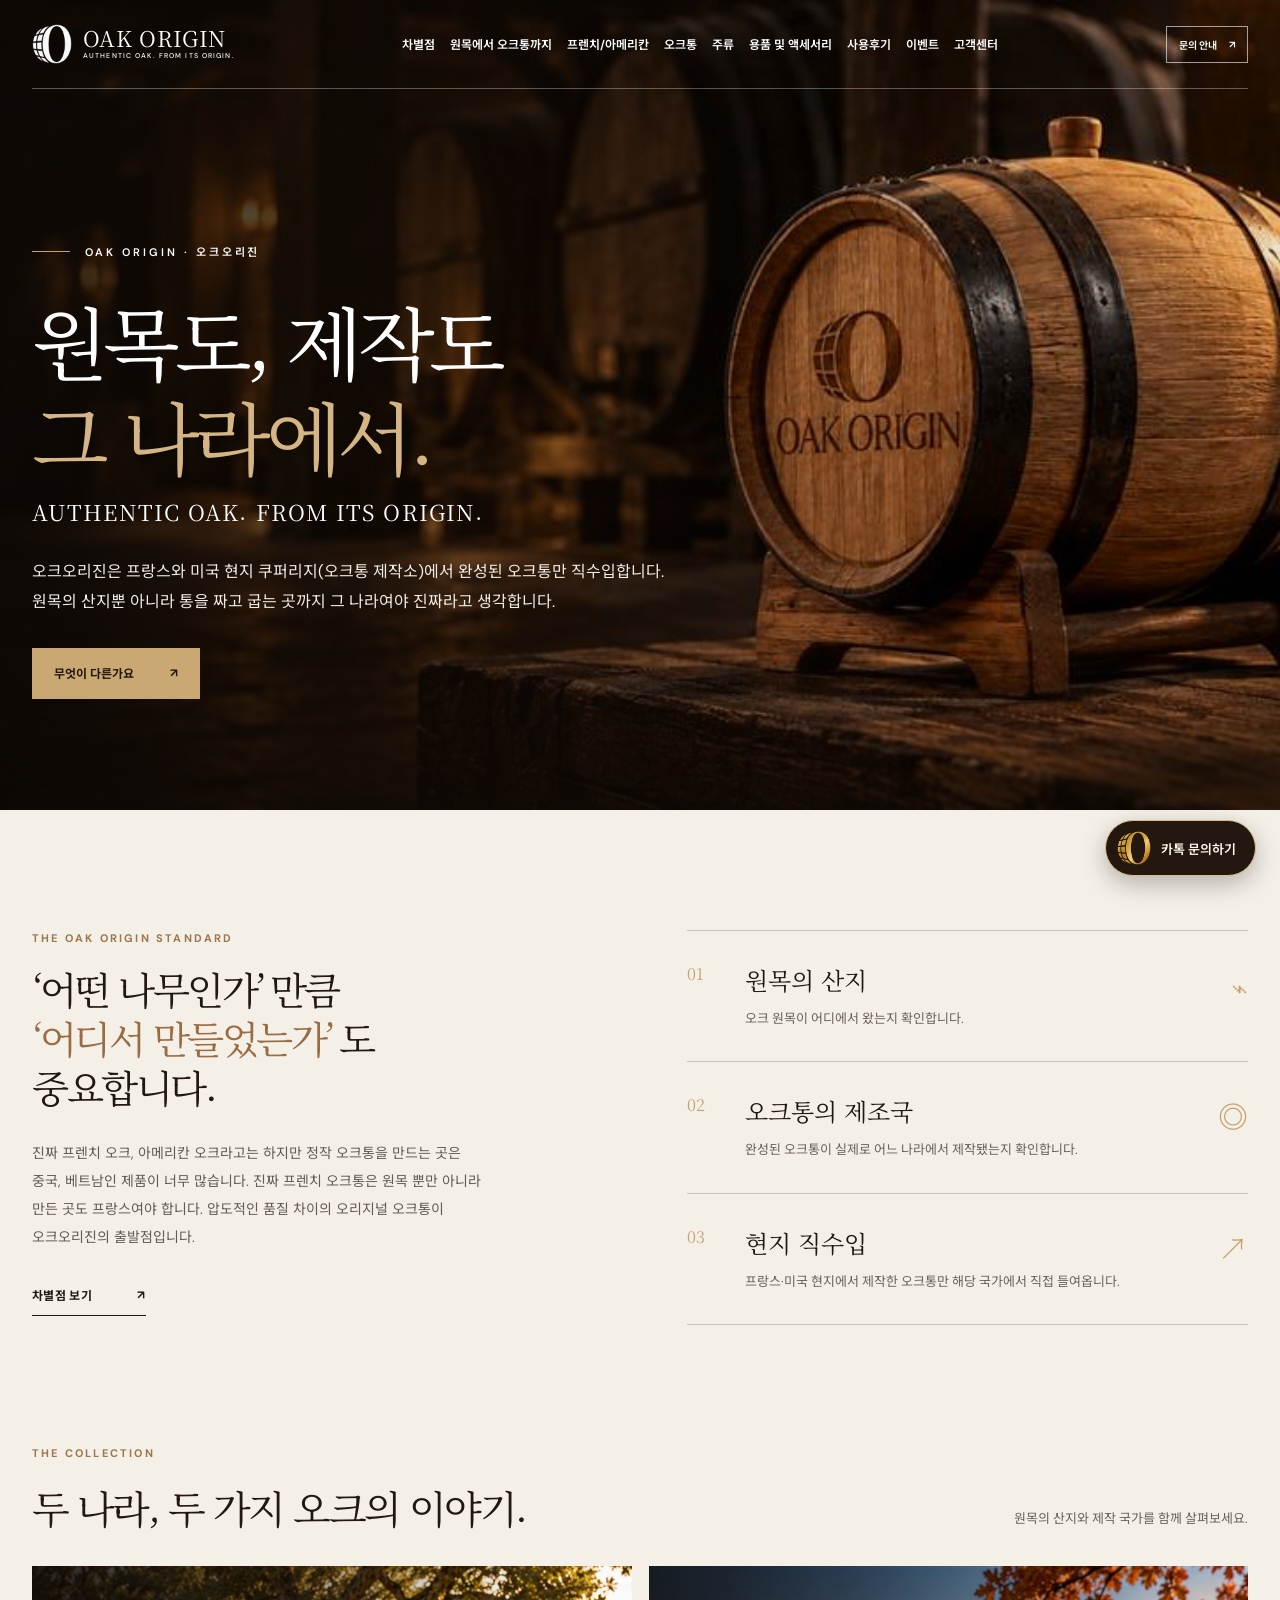
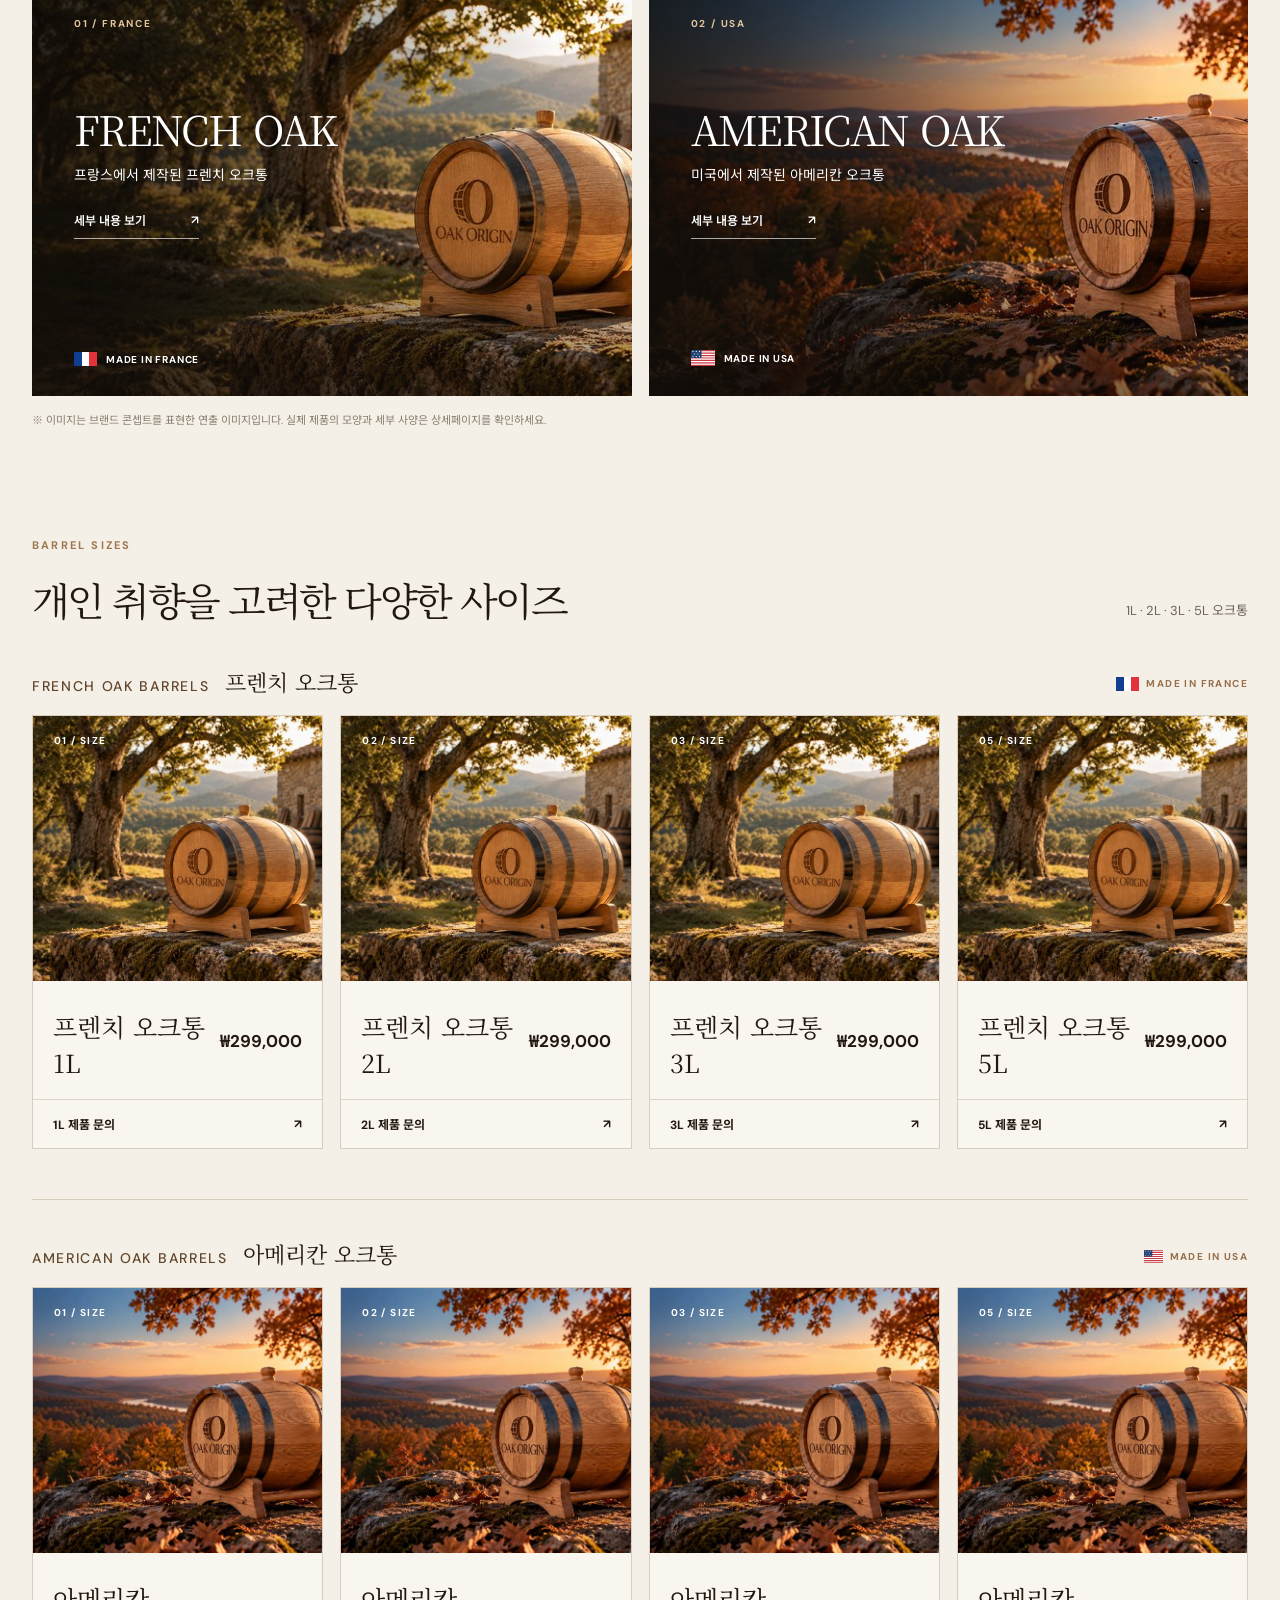
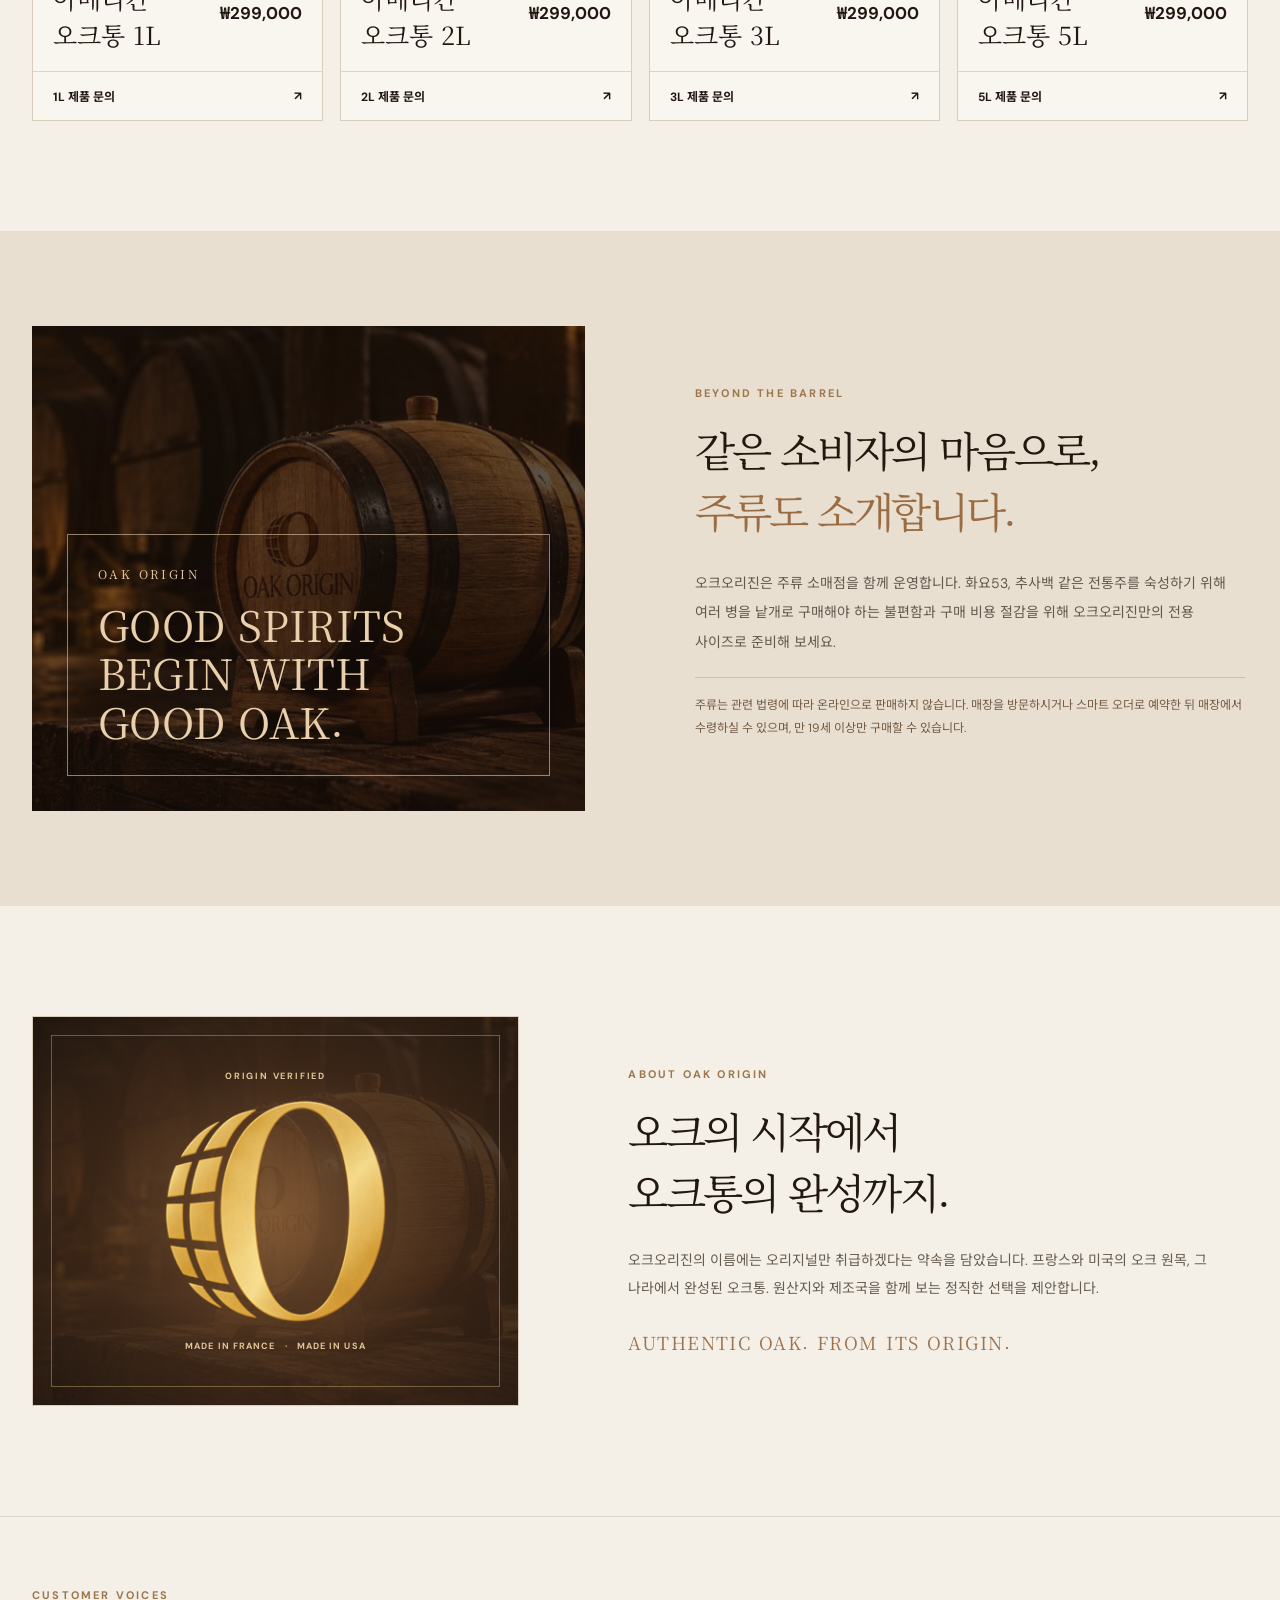
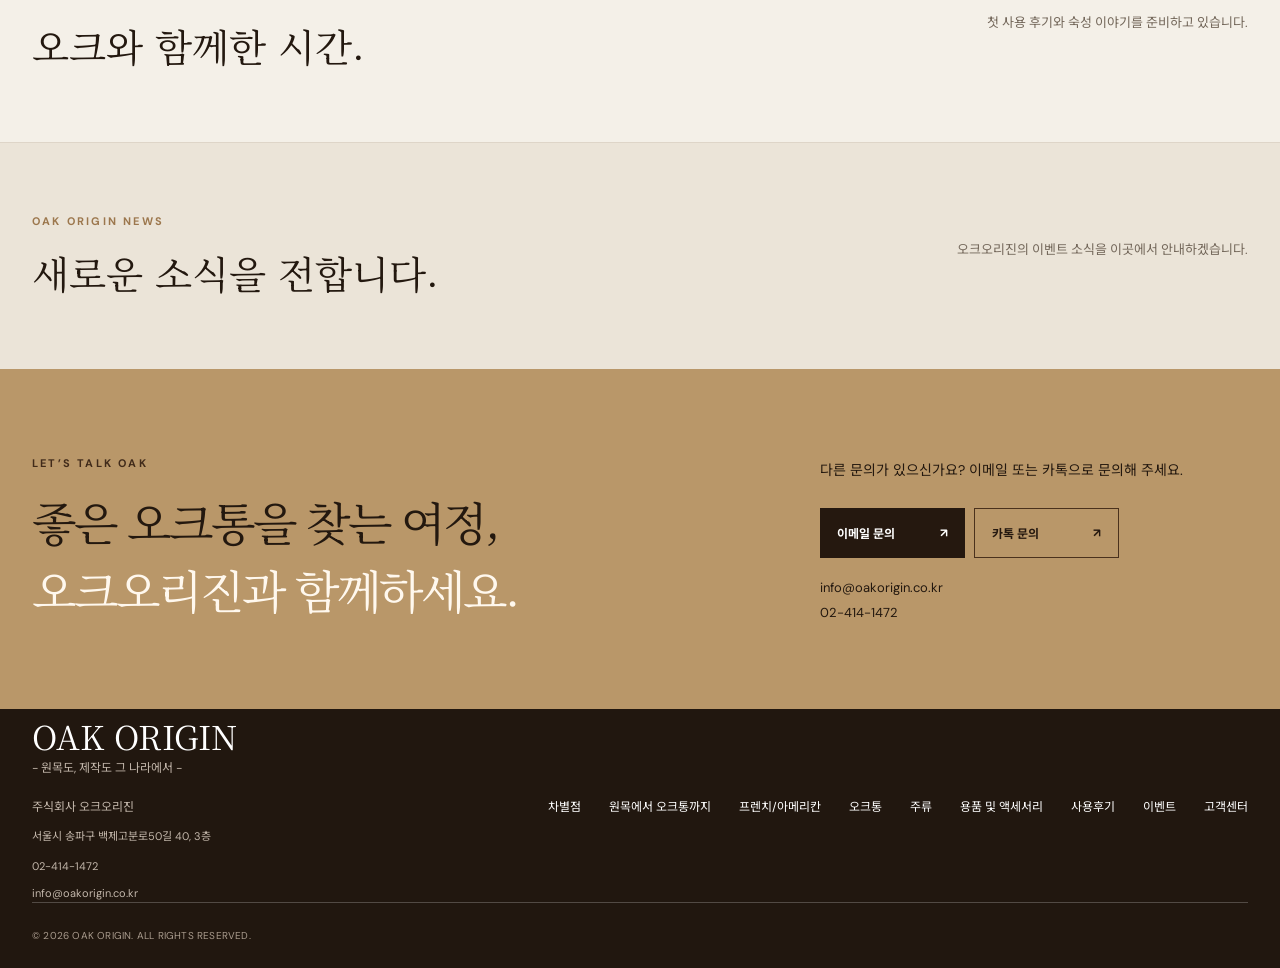
==== commit 91d942b8: "Align mobile footer slogan with brand" ====
--- a/index.html
+++ b/index.html
@@ -113,7 +113,7 @@
     </button>
   </div>
 
-  <footer class="site-footer"><div class="container footer-top"><div class="footer-brand"><span>OAK ORIGIN</span><small class="footer-tagline">- 원목도, 제작도 그 나라에서 -</small><small class="footer-company">주식회사 오크오리진</small><address>서울시 송파구 백제고분로50길 40, 3층</address><a href="tel:+8224141472">02-414-1472</a><a href="mailto:info@oakorigin.co.kr">info@oakorigin.co.kr</a></div><div class="footer-links"><a href="#standard">차별점</a><a href="#standard">원목에서 오크통까지</a><a href="#barrels">프렌치/아메리칸</a><a href="#products">오크통</a><a href="#spirits">주류</a><a href="#products">용품 및 액세서리</a><a href="#reviews">사용후기</a><a href="#events">이벤트</a><a href="#contact">고객센터</a></div></div><div class="container footer-bottom"><span>© <span id="year">2026</span> OAK ORIGIN. ALL RIGHTS RESERVED.</span></div></footer>
+  <footer class="site-footer"><div class="container footer-top"><div class="footer-brand"><div class="footer-brand-lockup"><span>OAK ORIGIN</span><small class="footer-tagline">- 원목도, 제작도 그 나라에서 -</small></div><small class="footer-company">주식회사 오크오리진</small><address>서울시 송파구 백제고분로50길 40, 3층</address><a href="tel:+8224141472">02-414-1472</a><a href="mailto:info@oakorigin.co.kr">info@oakorigin.co.kr</a></div><div class="footer-links"><a href="#standard">차별점</a><a href="#standard">원목에서 오크통까지</a><a href="#barrels">프렌치/아메리칸</a><a href="#products">오크통</a><a href="#spirits">주류</a><a href="#products">용품 및 액세서리</a><a href="#reviews">사용후기</a><a href="#events">이벤트</a><a href="#contact">고객센터</a></div></div><div class="container footer-bottom"><span>© <span id="year">2026</span> OAK ORIGIN. ALL RIGHTS RESERVED.</span></div></footer>
 </body>
 </html>
 
--- a/styles.css
+++ b/styles.css
@@ -82,6 +82,11 @@
 .footer-company{margin-top:8px}
 .footer-tagline{align-self:center;margin-top:-7px}
 @media(max-width:600px){.floating-inquiry{right:14px;bottom:14px}.floating-inquiry-button{font-size:12px;padding:8px 15px 8px 9px}.floating-inquiry-button img{width:30px;height:30px}}
+@media(max-width:800px){.about-mark img{width:145px;max-height:160px}}
+@media(max-width:600px){.about-mark img{width:120px;max-height:135px}}
+.footer-brand-lockup{display:flex;flex-direction:column;gap:2px}
+.footer-tagline{align-self:auto;margin-top:0;line-height:1.3}
+@media(max-width:800px){.footer-brand-lockup{align-self:center;align-items:center;text-align:center}}
 
 
 
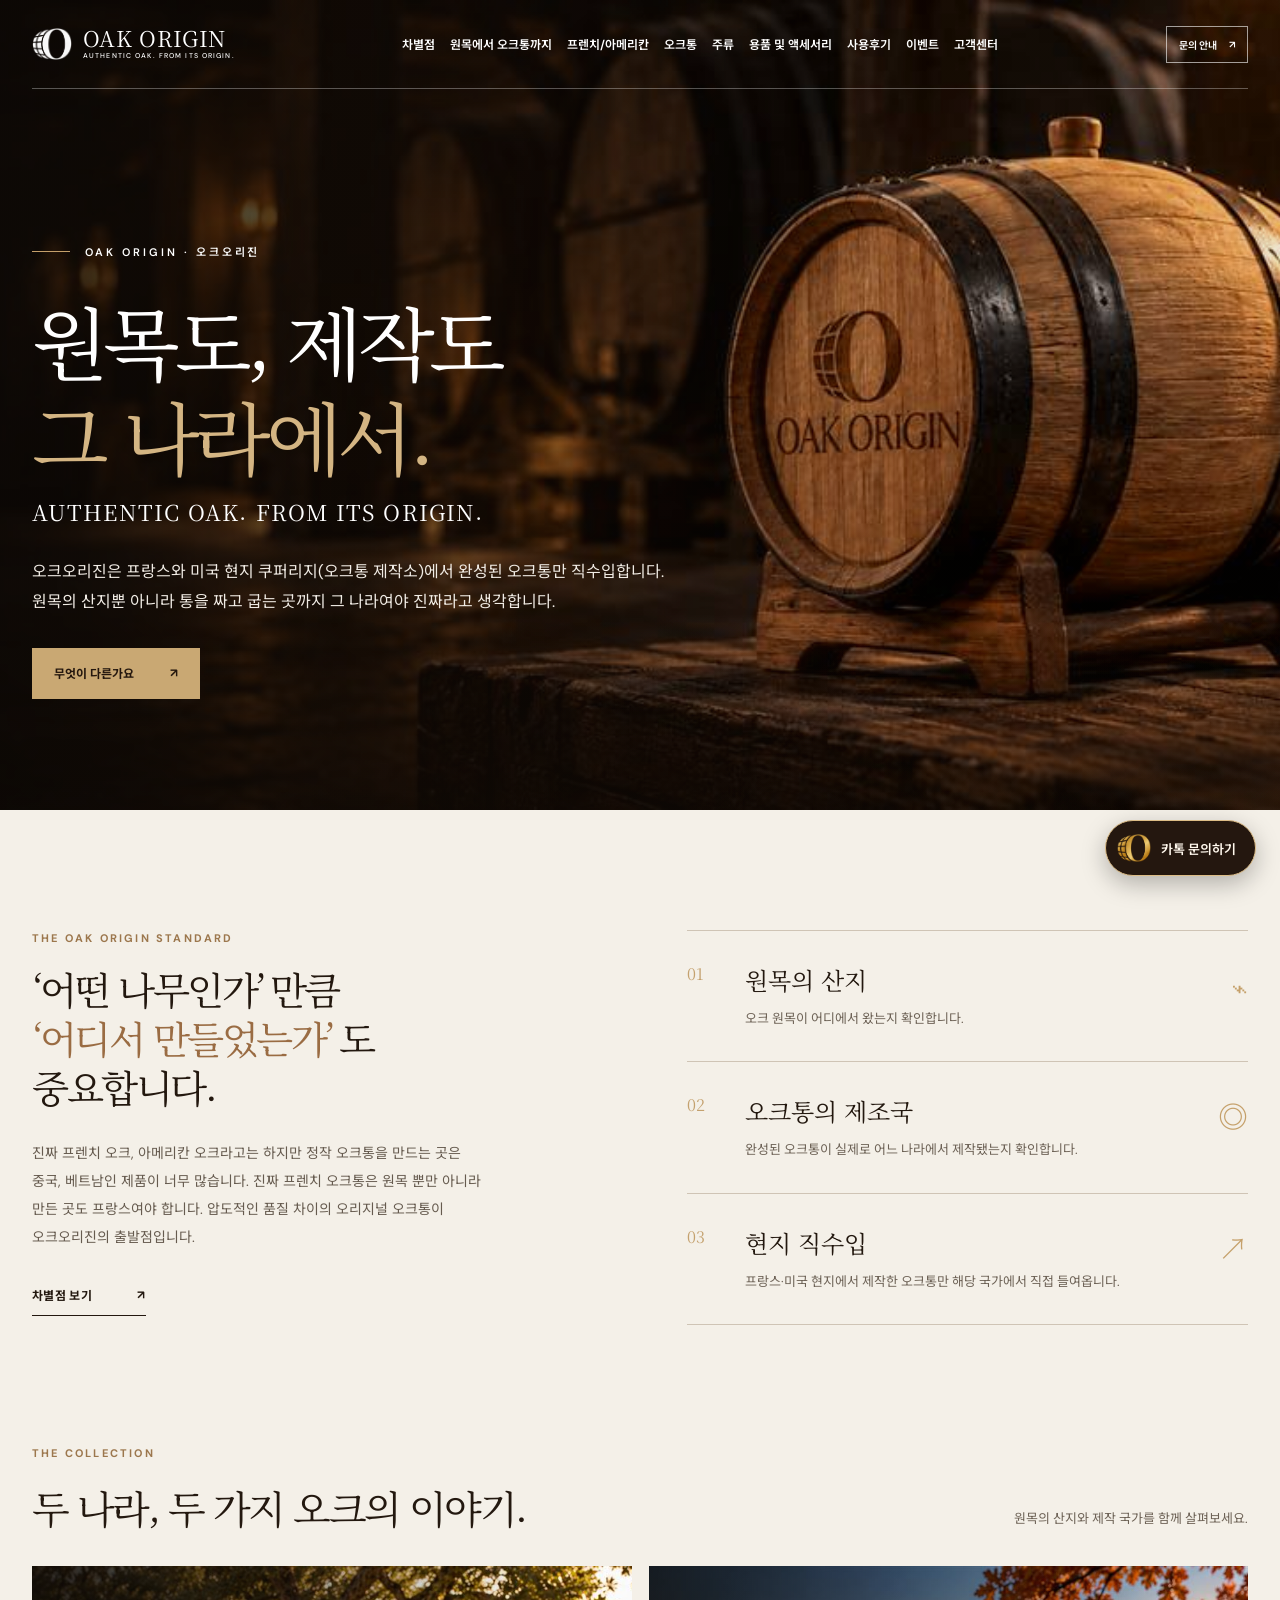
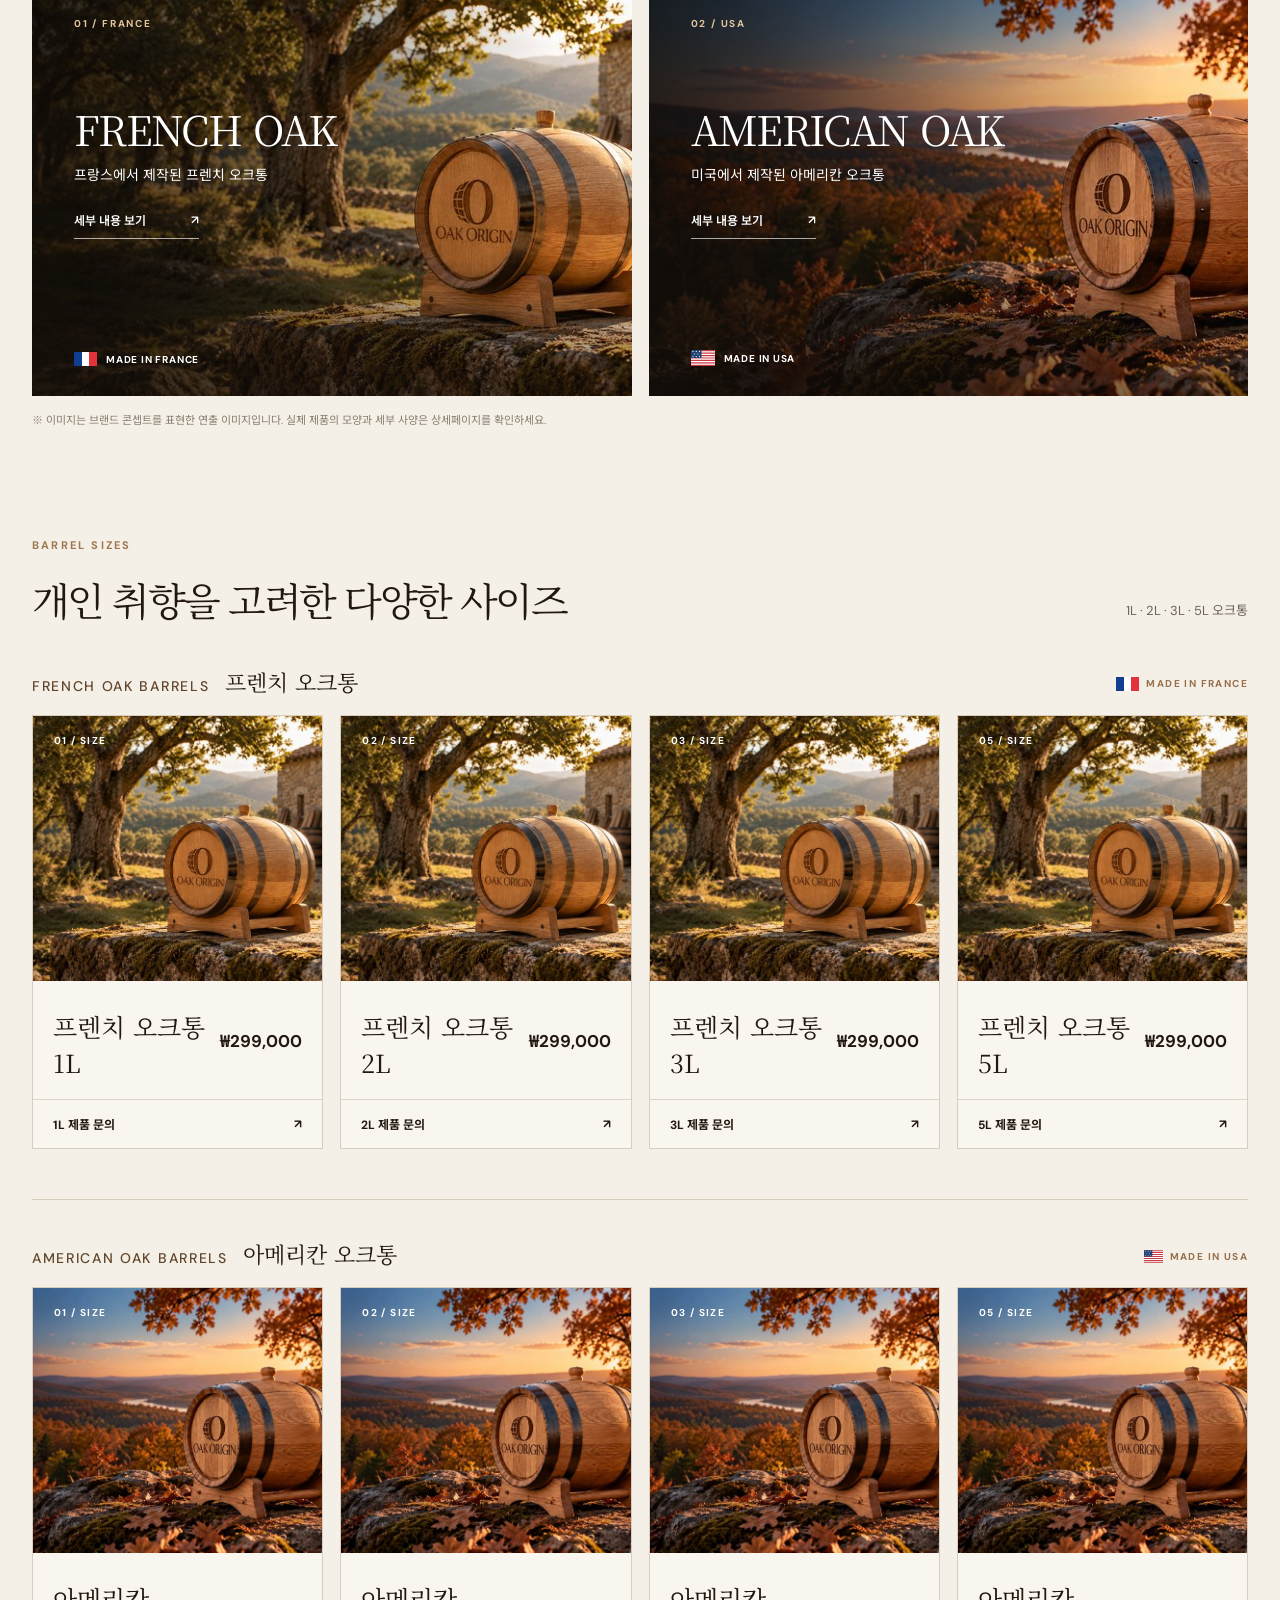
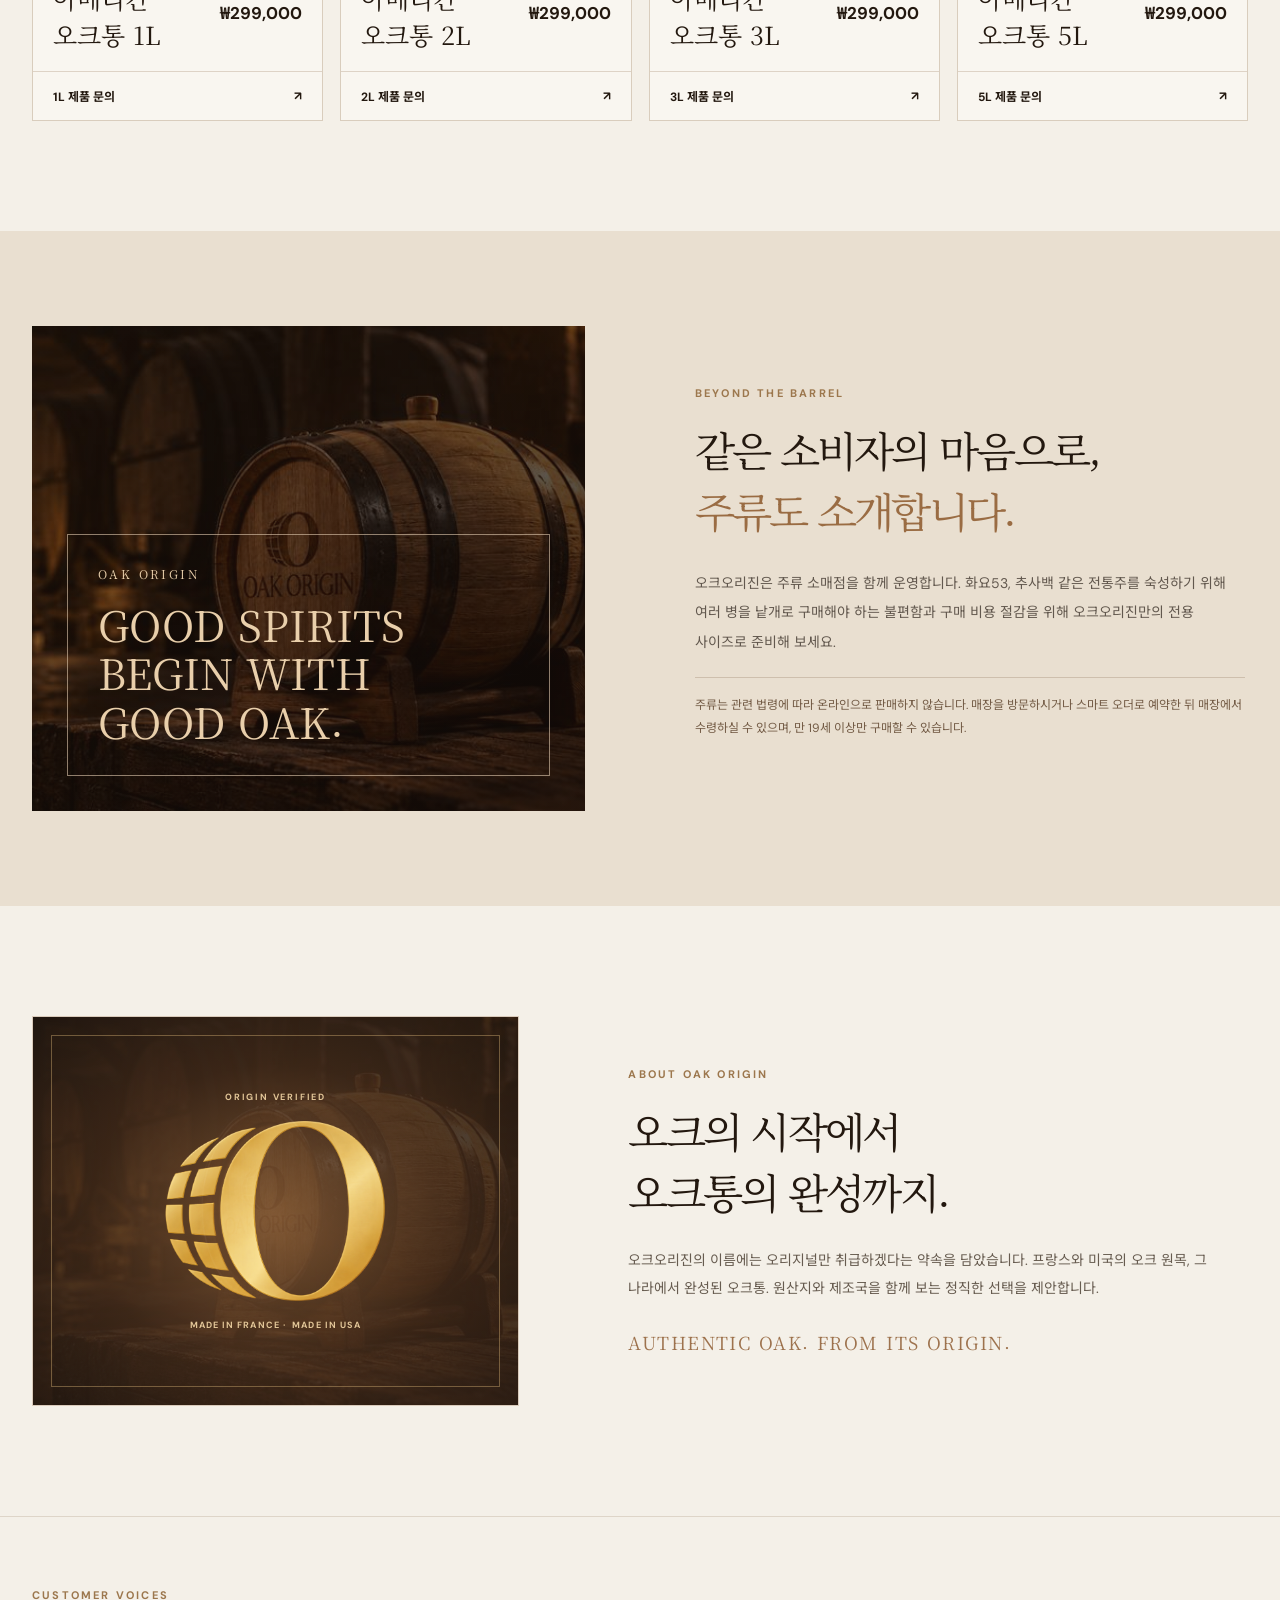
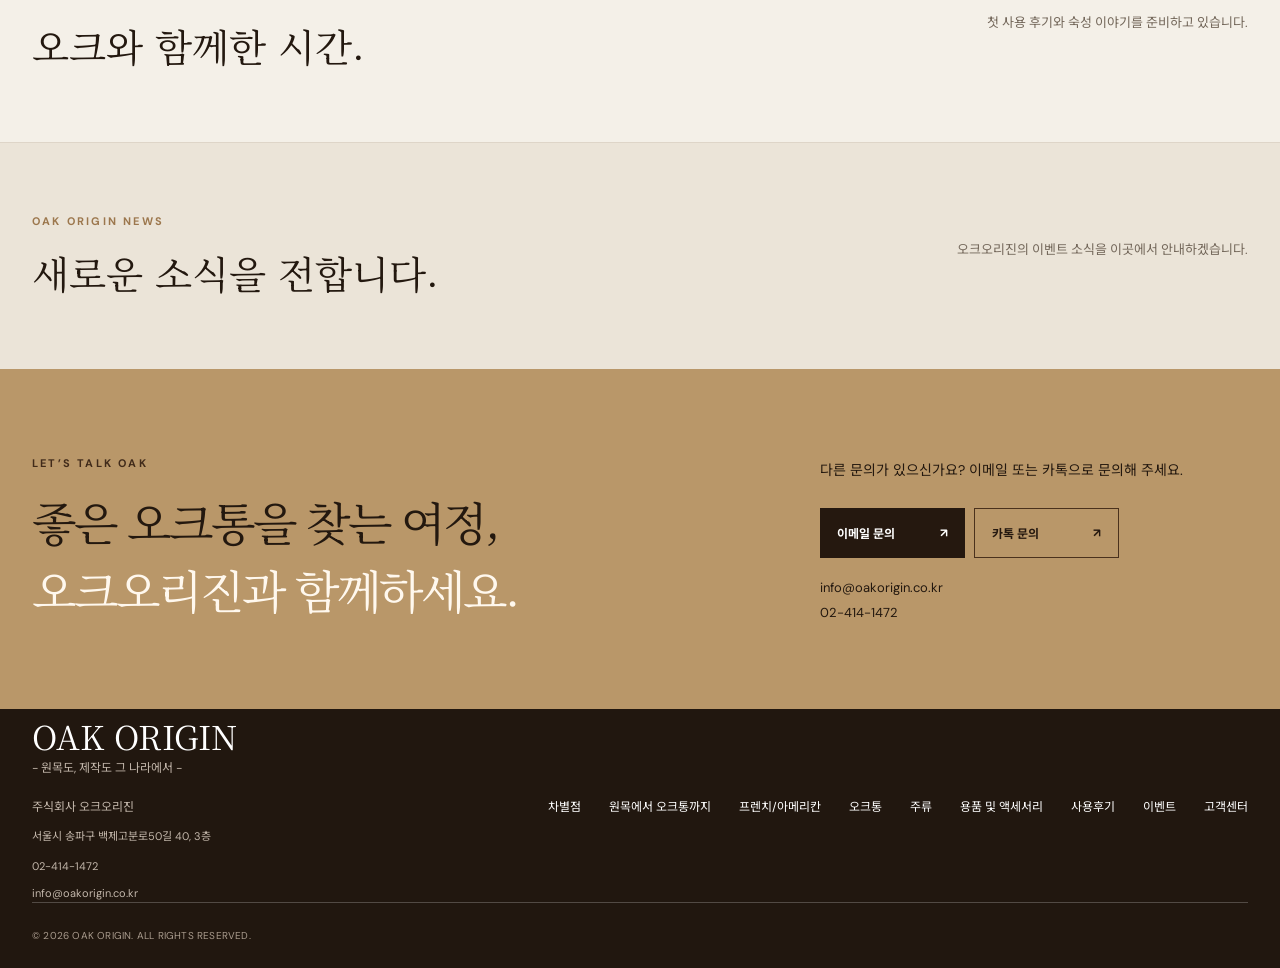
==== commit d9762c79: "Use two balanced origin caption lines on mobile" ====
--- a/index.html
+++ b/index.html
@@ -92,7 +92,7 @@
 
     <section class="spirits" id="spirits" aria-labelledby="spirits-title"><div class="container spirits-grid"><div class="spirits-visual"><div class="spirits-visual-inner"><span>OAK ORIGIN</span><strong>GOOD SPIRITS<br>BEGIN WITH<br>GOOD OAK.</strong></div></div><div class="spirits-copy"><p class="section-kicker">BEYOND THE BARREL</p><h2 id="spirits-title">같은 소비자의 마음으로,<br><em>주류도 소개합니다.</em></h2><p class="spirits-description">오크오리진은 주류 소매점을 함께 운영합니다. 화요53, 추사백 같은 전통주를 숙성하기 위해 여러 병을 낱개로 구매해야 하는 불편함과 구매 비용 절감을 위해 오크오리진만의 전용 사이즈로 준비해 보세요.</p><p class="spirits-legal">주류는 관련 법령에 따라 온라인으로 판매하지 않습니다. 매장을 방문하시거나 스마트 오더로 예약한 뒤 매장에서 수령하실 수 있으며, 만 19세 이상만 구매할 수 있습니다.</p></div></div></section>
 
-    <section class="about section-cream" id="about" aria-labelledby="about-title"><div class="container about-grid"><div class="about-mark"><span class="about-mark-label">ORIGIN VERIFIED</span><img src="assets/barrel-mark-gold.png" alt="오크오리진 오크통 심벌" loading="lazy"><span class="about-mark-caption">MADE IN FRANCE&nbsp;&nbsp; · &nbsp;&nbsp;MADE IN USA</span></div><div class="about-copy"><p class="section-kicker">ABOUT OAK ORIGIN</p><h2 id="about-title">오크의 시작에서<br>오크통의 완성까지.</h2><p>오크오리진의 이름에는 오리지널만 취급하겠다는 약속을 담았습니다. 프랑스와 미국의 오크 원목, 그 나라에서 완성된 오크통. 원산지와 제조국을 함께 보는 정직한 선택을 제안합니다.</p><p class="about-english">AUTHENTIC OAK. FROM ITS ORIGIN.</p></div></div></section>
+    <section class="about section-cream" id="about" aria-labelledby="about-title"><div class="container about-grid"><div class="about-mark"><span class="about-mark-label">ORIGIN VERIFIED</span><img src="assets/barrel-mark-gold.png" alt="오크오리진 오크통 심벌" loading="lazy"><span class="about-mark-caption"><span class="origin-caption-france">MADE IN FRANCE</span><span class="origin-caption-usa">MADE IN USA</span></span></div><div class="about-copy"><p class="section-kicker">ABOUT OAK ORIGIN</p><h2 id="about-title">오크의 시작에서<br>오크통의 완성까지.</h2><p>오크오리진의 이름에는 오리지널만 취급하겠다는 약속을 담았습니다. 프랑스와 미국의 오크 원목, 그 나라에서 완성된 오크통. 원산지와 제조국을 함께 보는 정직한 선택을 제안합니다.</p><p class="about-english">AUTHENTIC OAK. FROM ITS ORIGIN.</p></div></div></section>
 
     <section class="updates section-cream" id="reviews" aria-labelledby="reviews-title"><div class="container updates-grid"><div><p class="section-kicker">CUSTOMER VOICES</p><h2 id="reviews-title">오크와 함께한 시간.</h2></div><p>첫 사용 후기와 숙성 이야기를 준비하고 있습니다.</p></div></section>
 
--- a/styles.css
+++ b/styles.css
@@ -87,6 +87,9 @@
 .footer-brand-lockup{display:flex;flex-direction:column;gap:2px}
 .footer-tagline{align-self:auto;margin-top:0;line-height:1.3}
 @media(max-width:800px){.footer-brand-lockup{align-self:center;align-items:center;text-align:center}}
+.about-mark-caption .origin-caption-france:after{content:" ·"}
+.about-mark-caption .origin-caption-usa{margin-left:.7em}
+@media(max-width:600px){.about-mark-caption{display:flex;flex-direction:column;gap:3px;font-size:8px;letter-spacing:.12em;white-space:normal}.about-mark-caption .origin-caption-usa{margin-left:0}}
 
 
 
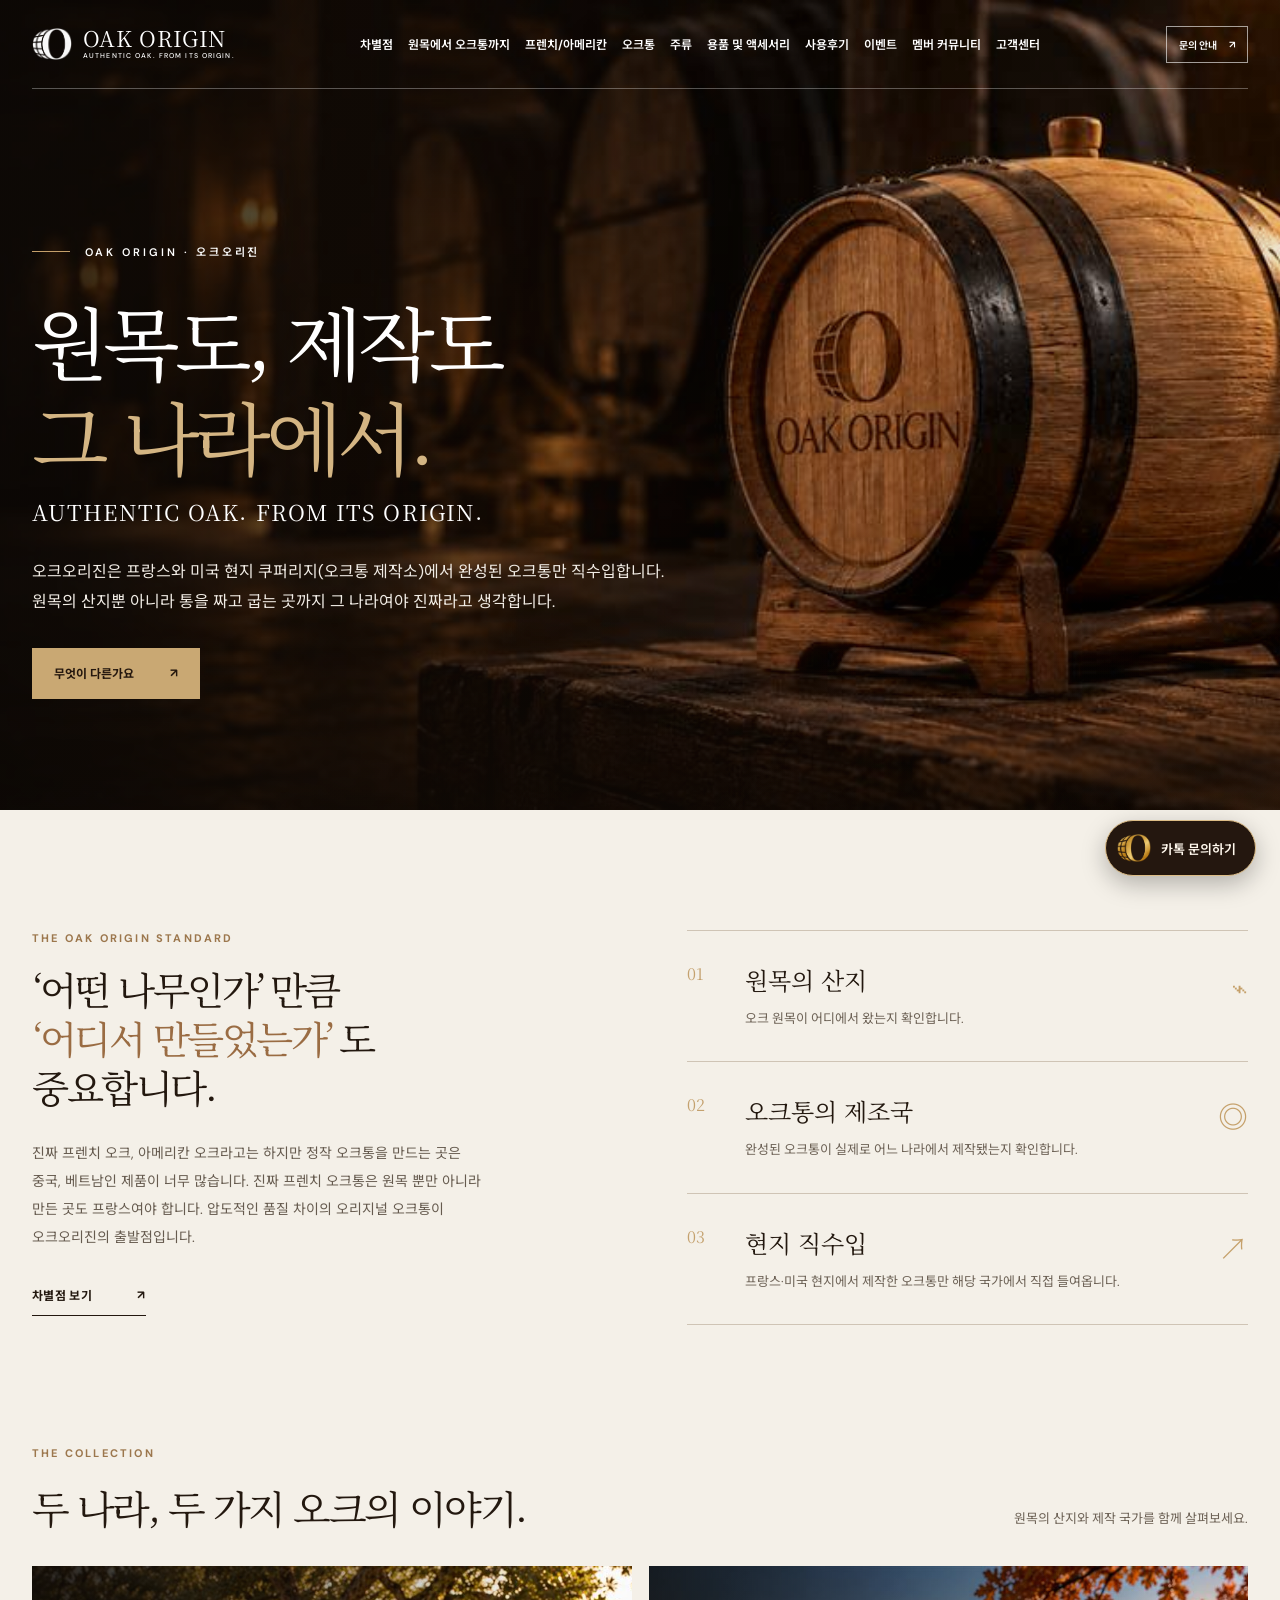
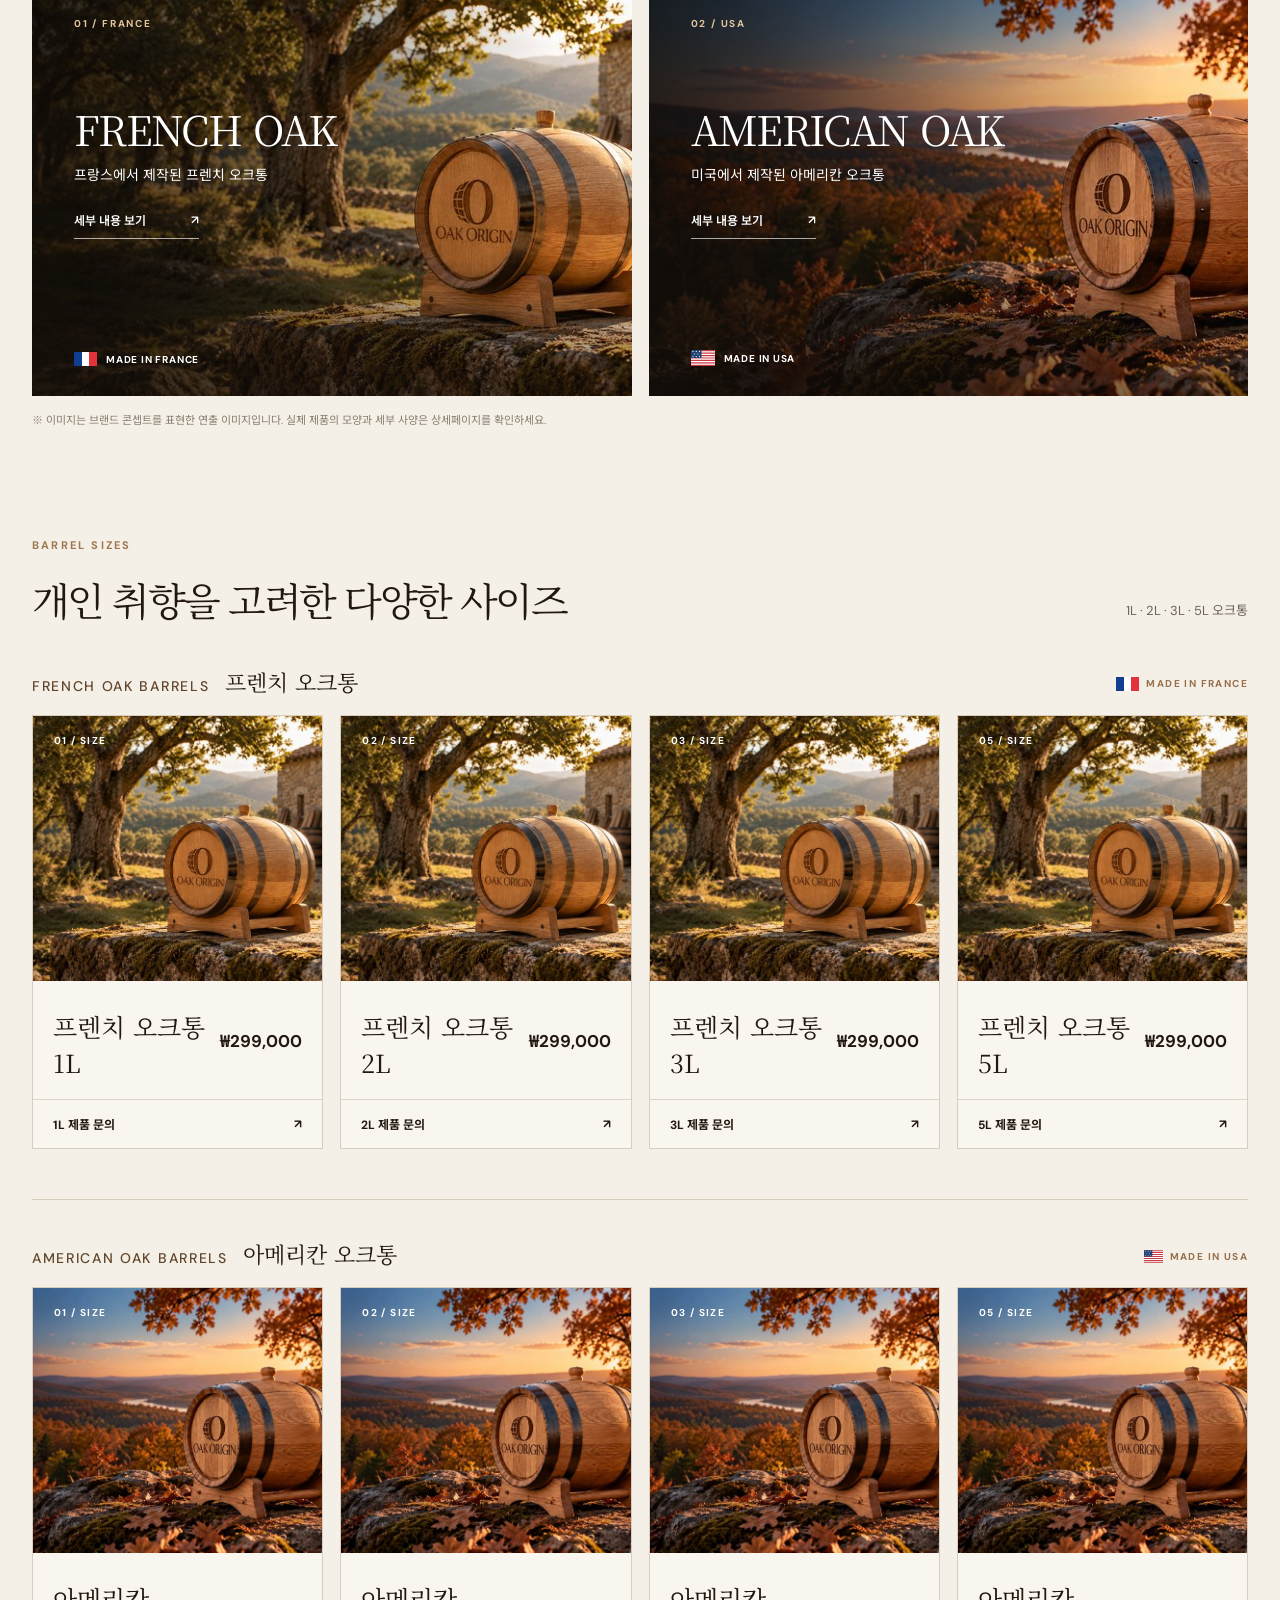
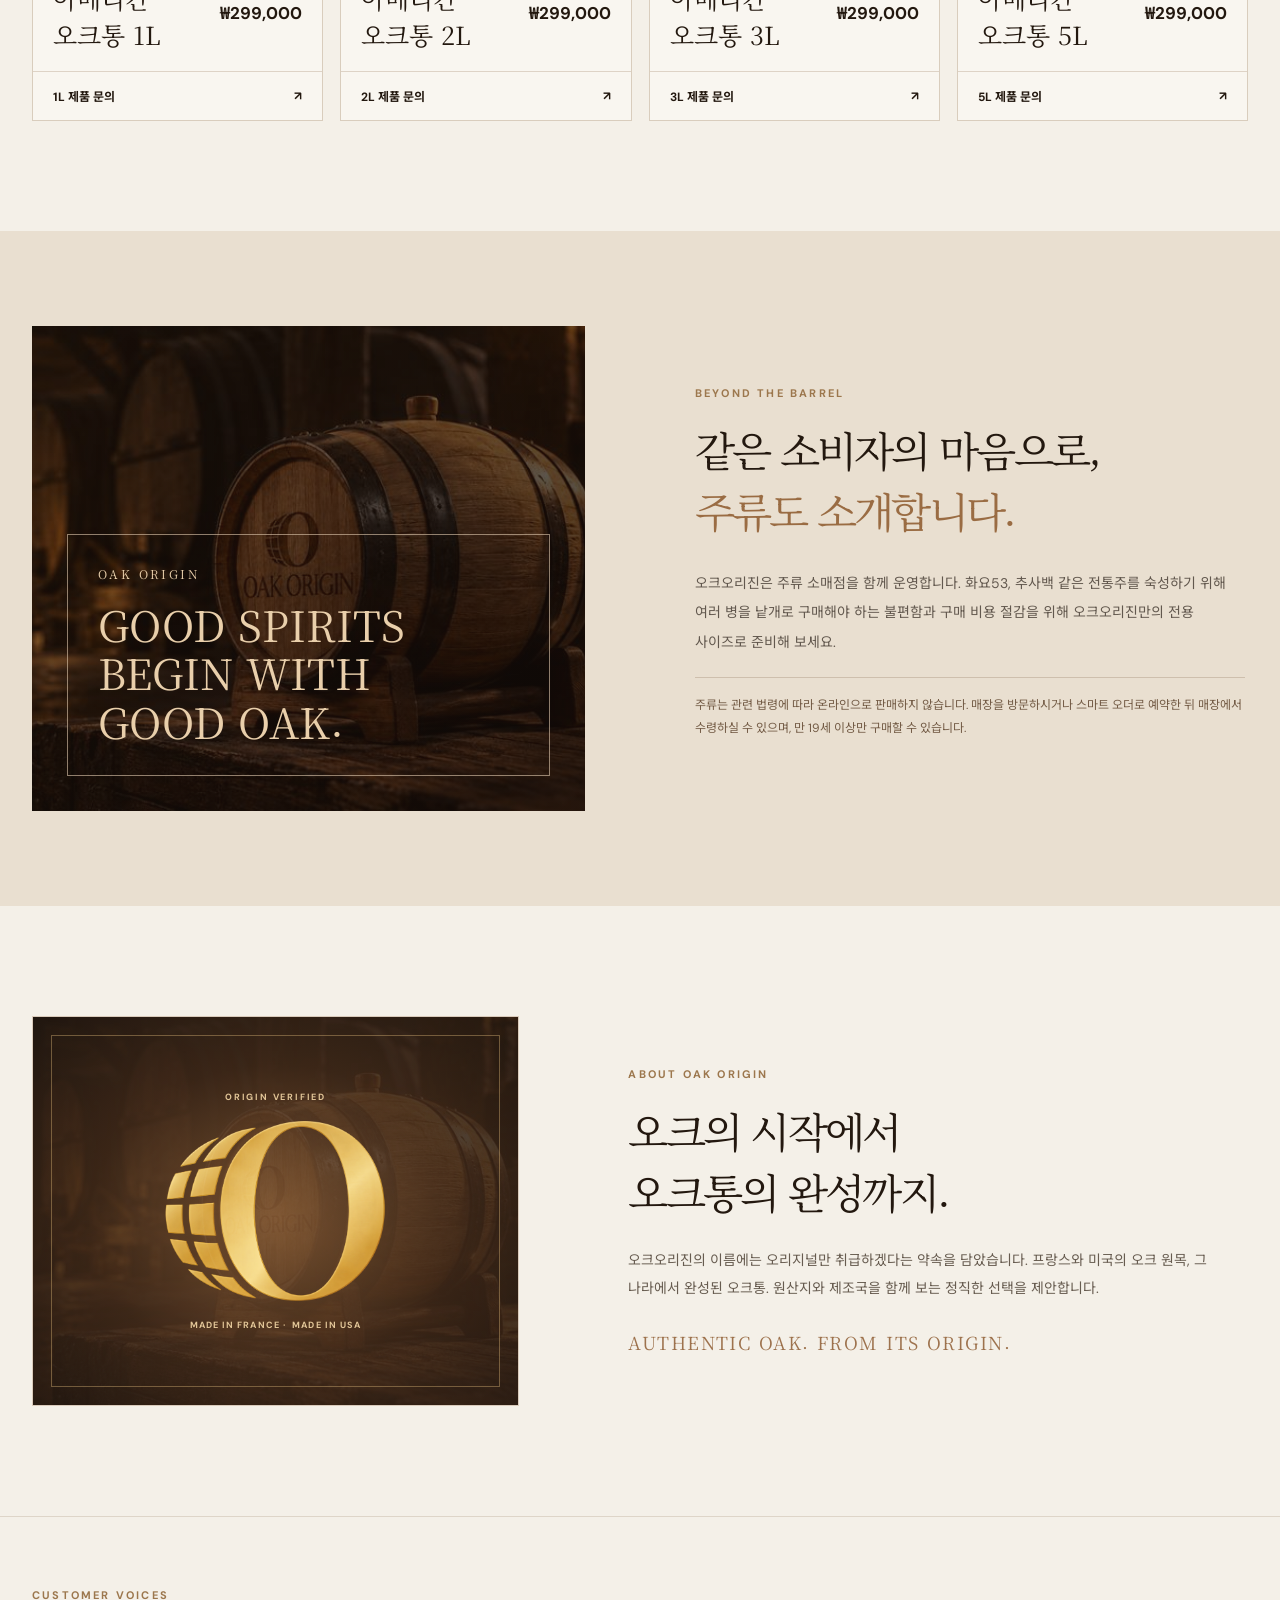
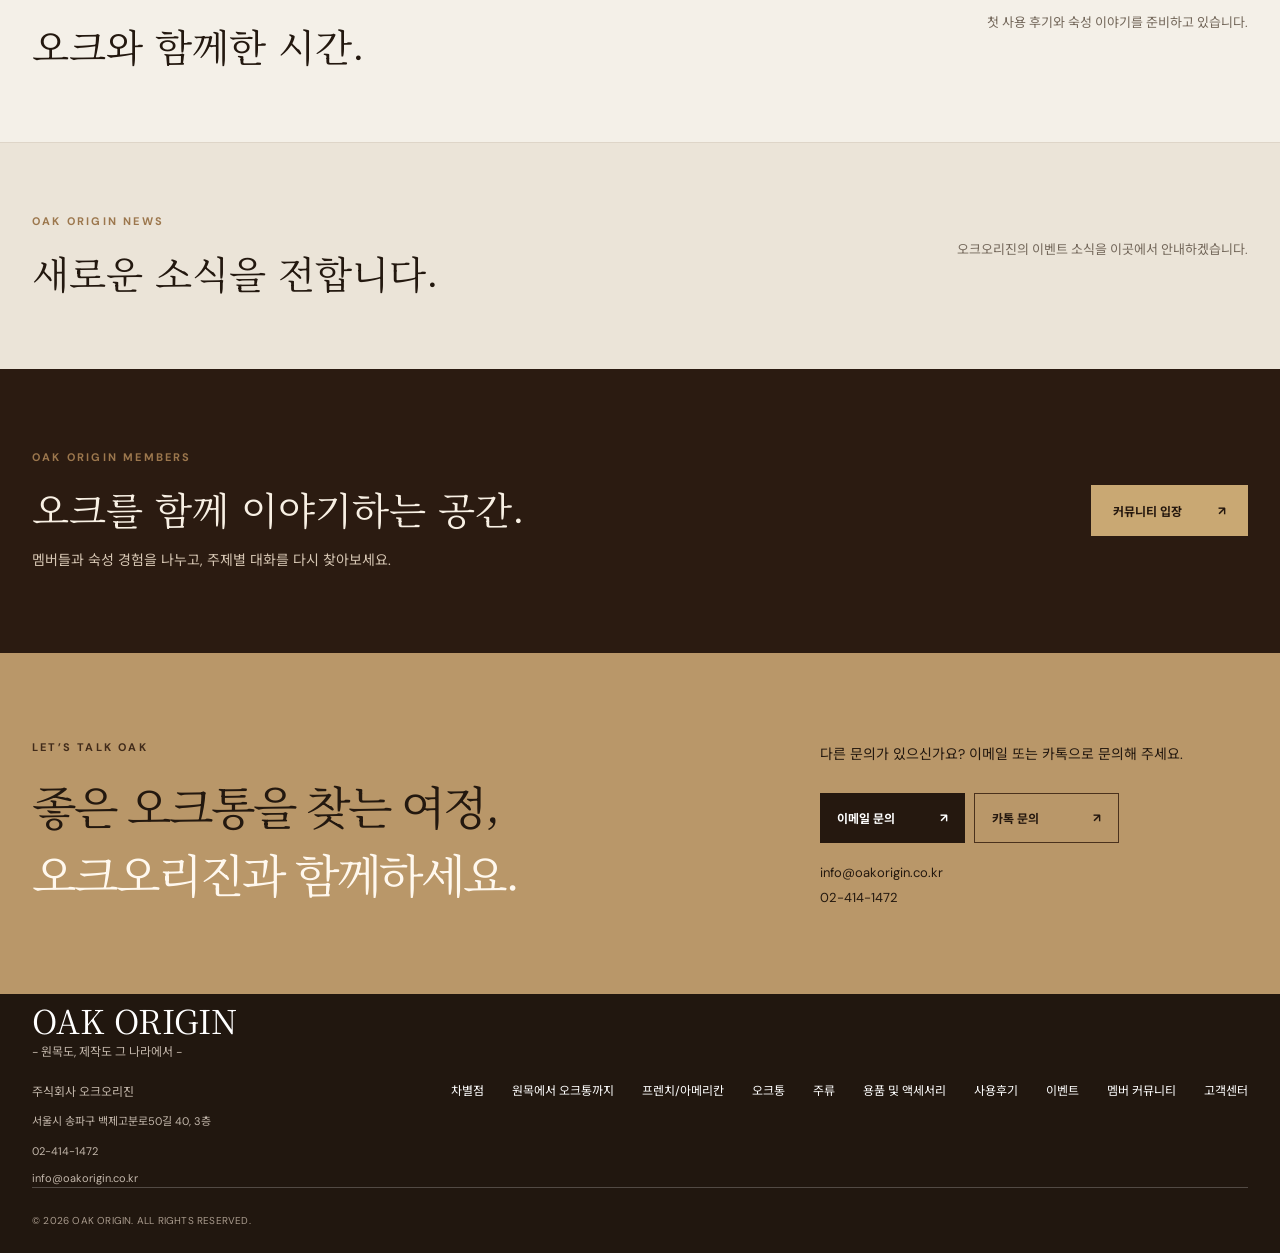
==== commit 068b9cff: "Add member community preview with gated chat and AI topics" ====
--- a/index.html
+++ b/index.html
@@ -31,6 +31,7 @@
         <a href="#products">용품 및 액세서리</a>
         <a href="#reviews">사용후기</a>
         <a href="#events">이벤트</a>
+        <a href="community.html">멤버 커뮤니티</a>
         <a href="#contact">고객센터</a>
       </nav>
       <a class="nav-contact" href="#contact">문의 안내 <span aria-hidden="true">↗</span></a>
@@ -98,6 +99,8 @@
 
     <section class="updates updates-event" id="events" aria-labelledby="events-title"><div class="container updates-grid"><div><p class="section-kicker">OAK ORIGIN NEWS</p><h2 id="events-title">새로운 소식을 전합니다.</h2></div><p>오크오리진의 이벤트 소식을 이곳에서 안내하겠습니다.</p></div></section>
 
+    <section class="community-invite" aria-labelledby="community-invite-title"><div class="container community-invite-inner"><div><p class="section-kicker">OAK ORIGIN MEMBERS</p><h2 id="community-invite-title">오크를 함께 이야기하는 공간.</h2><p>멤버들과 숙성 경험을 나누고, 주제별 대화를 다시 찾아보세요.</p></div><a class="button button-gold" href="community.html">커뮤니티 입장 <span aria-hidden="true">↗</span></a></div></section>
+
     <section class="contact" id="contact"><div class="container contact-grid"><div><p class="section-kicker">LET’S TALK OAK</p><h2>좋은 오크통을 찾는 여정,<br><em>오크오리진과 함께하세요.</em></h2></div><div class="contact-side"><p>다른 문의가 있으신가요? 이메일 또는 카톡으로 문의해 주세요.</p><div class="contact-actions"><a class="contact-button" href="mailto:info@oakorigin.co.kr?subject=%EC%98%A4%ED%81%AC%ED%86%B5%20%EC%A0%9C%ED%92%88%20%EB%AC%B8%EC%9D%98">이메일 문의 <span aria-hidden="true">↗</span></a><button class="contact-button alt" id="contact-kakao-toggle" type="button">카톡 문의 <span aria-hidden="true">↗</span></button></div><div class="contact-details"><a href="mailto:info@oakorigin.co.kr">info@oakorigin.co.kr</a><a href="tel:+8224141472">02-414-1472</a></div></div></div></section>
   </main>
 
@@ -113,7 +116,7 @@
     </button>
   </div>
 
-  <footer class="site-footer"><div class="container footer-top"><div class="footer-brand"><div class="footer-brand-lockup"><span>OAK ORIGIN</span><small class="footer-tagline">- 원목도, 제작도 그 나라에서 -</small></div><small class="footer-company">주식회사 오크오리진</small><address>서울시 송파구 백제고분로50길 40, 3층</address><a href="tel:+8224141472">02-414-1472</a><a href="mailto:info@oakorigin.co.kr">info@oakorigin.co.kr</a></div><div class="footer-links"><a href="#standard">차별점</a><a href="#standard">원목에서 오크통까지</a><a href="#barrels">프렌치/아메리칸</a><a href="#products">오크통</a><a href="#spirits">주류</a><a href="#products">용품 및 액세서리</a><a href="#reviews">사용후기</a><a href="#events">이벤트</a><a href="#contact">고객센터</a></div></div><div class="container footer-bottom"><span>© <span id="year">2026</span> OAK ORIGIN. ALL RIGHTS RESERVED.</span></div></footer>
+  <footer class="site-footer"><div class="container footer-top"><div class="footer-brand"><div class="footer-brand-lockup"><span>OAK ORIGIN</span><small class="footer-tagline">- 원목도, 제작도 그 나라에서 -</small></div><small class="footer-company">주식회사 오크오리진</small><address>서울시 송파구 백제고분로50길 40, 3층</address><a href="tel:+8224141472">02-414-1472</a><a href="mailto:info@oakorigin.co.kr">info@oakorigin.co.kr</a></div><div class="footer-links"><a href="#standard">차별점</a><a href="#standard">원목에서 오크통까지</a><a href="#barrels">프렌치/아메리칸</a><a href="#products">오크통</a><a href="#spirits">주류</a><a href="#products">용품 및 액세서리</a><a href="#reviews">사용후기</a><a href="#events">이벤트</a><a href="community.html">멤버 커뮤니티</a><a href="#contact">고객센터</a></div></div><div class="container footer-bottom"><span>© <span id="year">2026</span> OAK ORIGIN. ALL RIGHTS RESERVED.</span></div></footer>
 </body>
 </html>
 
--- a/styles.css
+++ b/styles.css
@@ -89,7 +89,13 @@
 @media(max-width:800px){.footer-brand-lockup{align-self:center;align-items:center;text-align:center}}
 .about-mark-caption .origin-caption-france:after{content:" ·"}
 .about-mark-caption .origin-caption-usa{margin-left:.7em}
-@media(max-width:600px){.about-mark-caption{display:flex;flex-direction:column;gap:3px;font-size:8px;letter-spacing:.12em;white-space:normal}.about-mark-caption .origin-caption-usa{margin-left:0}}
+@media(max-width:600px){.about-mark-caption{display:flex;flex-direction:column;gap:3px;font-size:8px;letter-spacing:.12em;white-space:normal}.about-mark-caption .origin-caption-france:after{content:""}.about-mark-caption .origin-caption-usa{margin-left:0}}
+
+.community-invite{padding:80px 0;background:#2b1b11;color:#f8f0e4}
+.community-invite-inner{display:flex;align-items:center;justify-content:space-between;gap:35px}
+.community-invite h2{font:400 clamp(29px,3vw,43px)/1.4 var(--serif);margin:0 0 12px}
+.community-invite p:not(.section-kicker){font-size:14px;color:#d7c7b4;line-height:1.8;margin:0}
+@media(max-width:600px){.community-invite{padding:62px 0}.community-invite-inner{align-items:start;flex-direction:column}}
 
 
 
